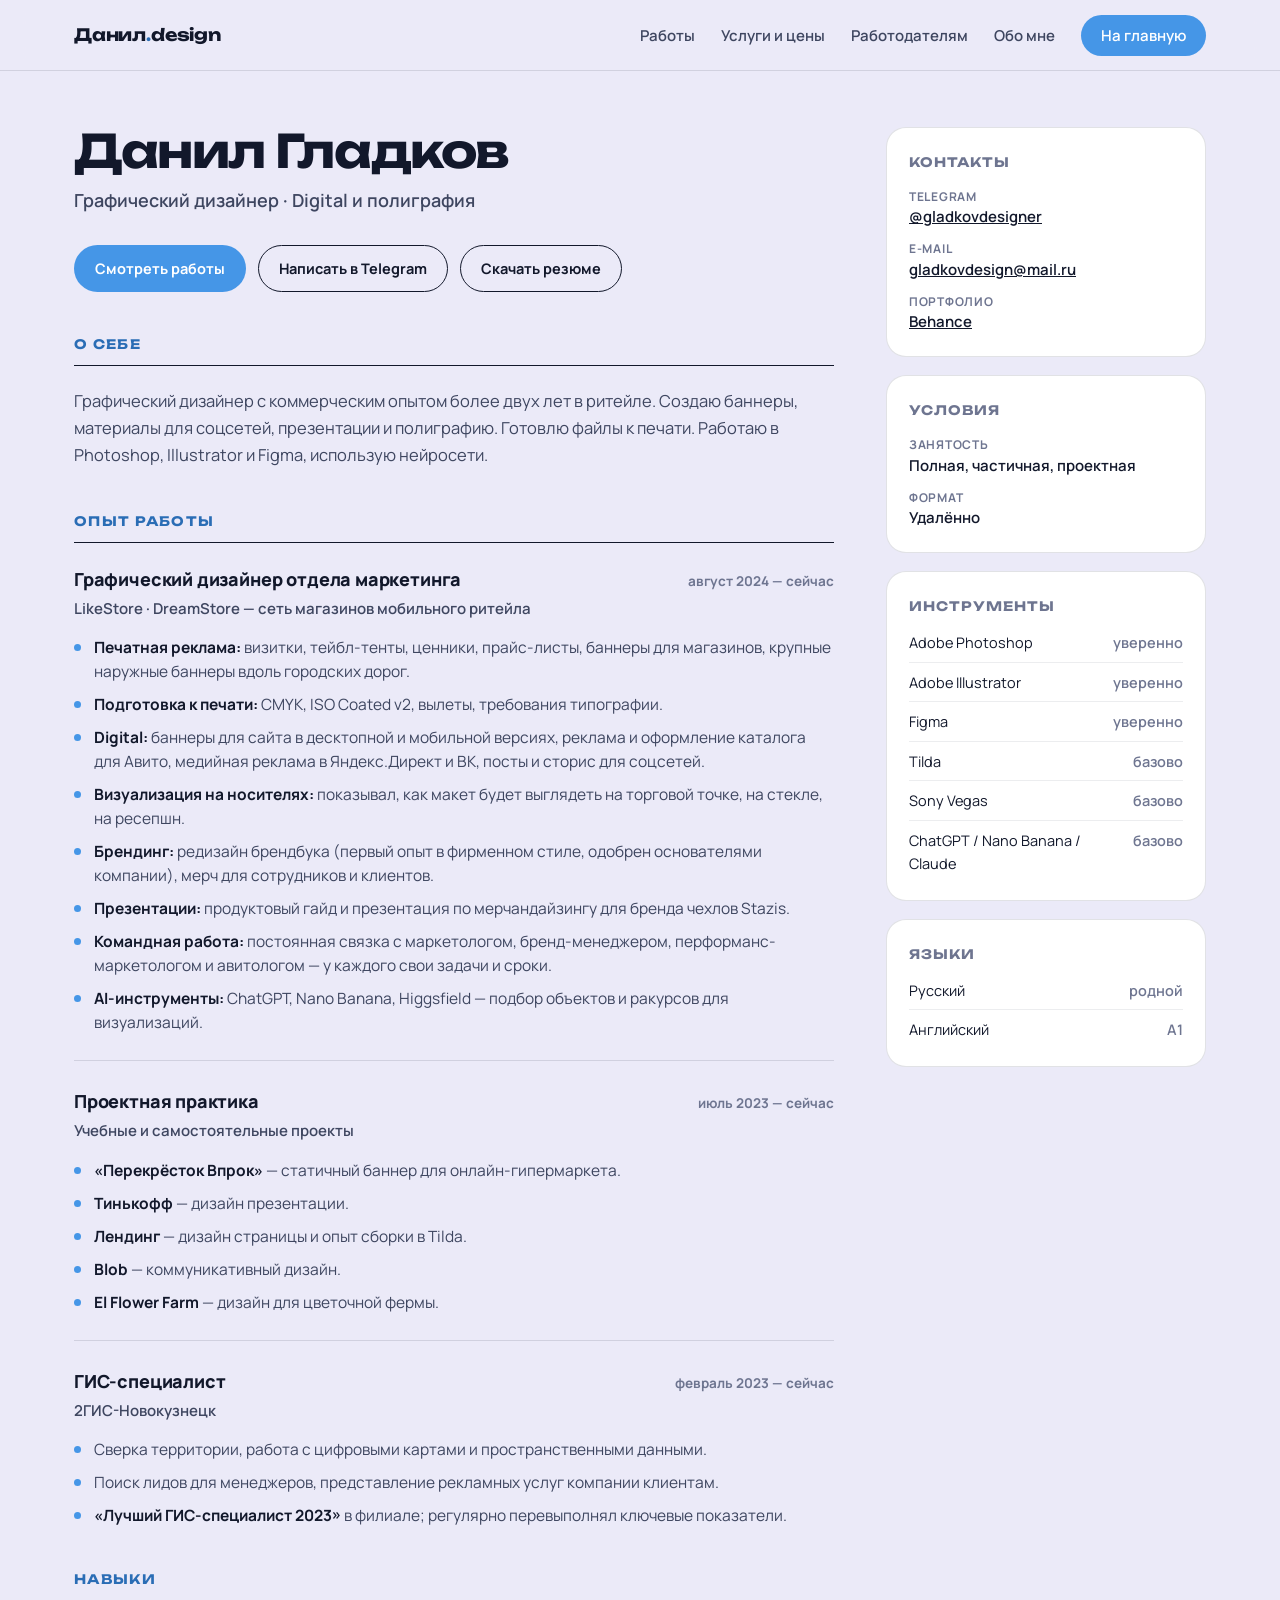
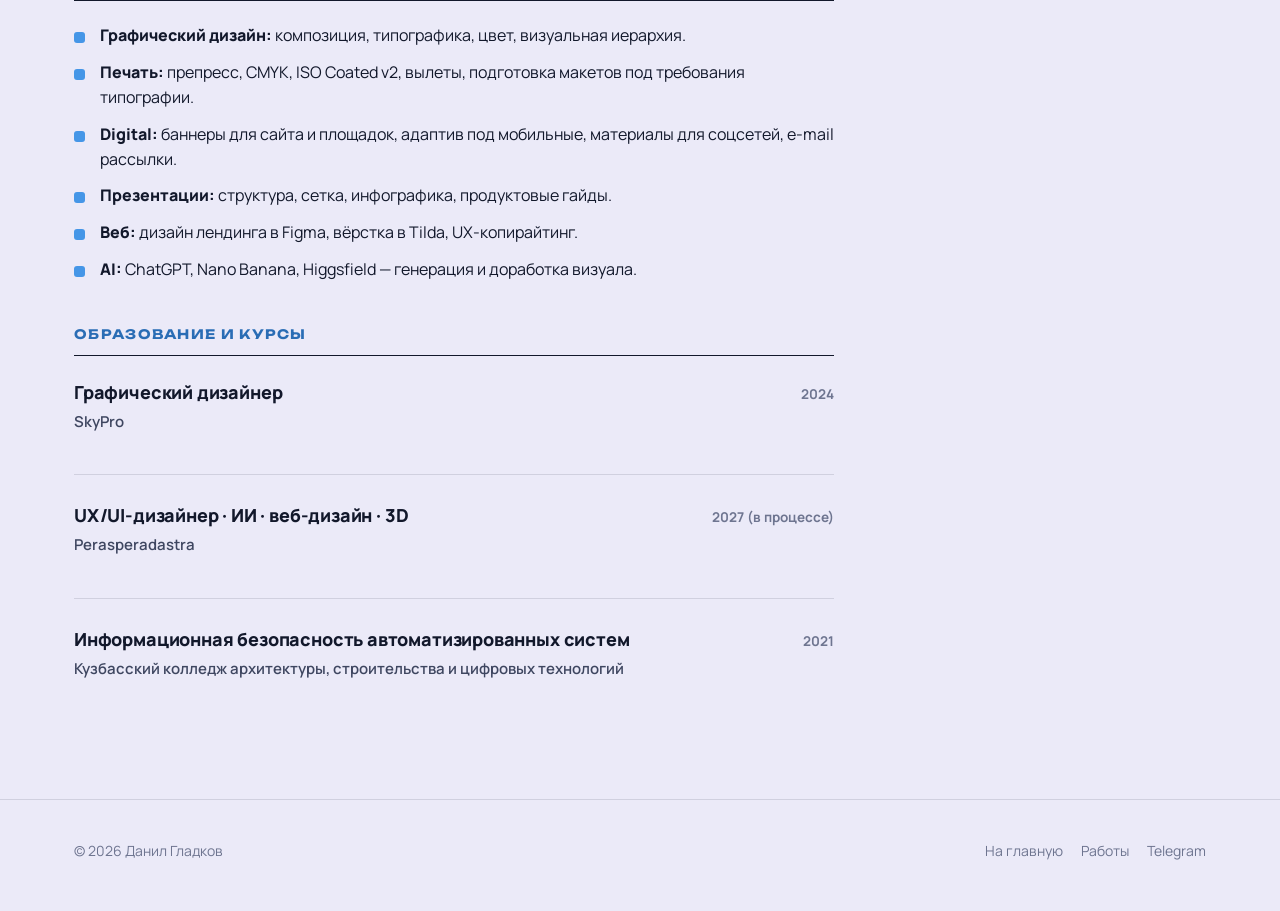
==== resume.html @ 5d7d14c7 "Add files via upload" ====
<!DOCTYPE html>

<html lang="ru">
<head>
<meta charset="utf-8"/>
<meta content="width=device-width, initial-scale=1.0" name="viewport"/>
<title>Резюме — Данил Гладков, графический дизайнер</title>
<meta content="Резюме графического дизайнера: 2+ года коммерческого опыта в ритейле, digital и полиграфия, препресс, Figma, Photoshop, Illustrator." name="description"/>
<meta content="index,follow" name="robots"/>
<link href="https://fonts.googleapis.com" rel="preconnect"/>
<link crossorigin="" href="https://fonts.gstatic.com" rel="preconnect"/>
<link href="https://fonts.googleapis.com/css2?family=Unbounded:wght@500;700&amp;family=Manrope:wght@400;500;600;700;800&amp;display=swap" rel="stylesheet"/>
<link href="styles.css" rel="stylesheet"/>
</head>
<body>
<header class="site-header no-print">
<nav class="nav wrap">
<a class="logo" href="index.html">Данил<span>.</span>design</a>
<button aria-expanded="false" aria-label="Меню" class="burger" onclick="document.getElementById('navLinks').classList.toggle('open')">☰</button>
<ul class="nav-links" id="navLinks">
<li><a href="index.html#works">Работы</a></li>
<li><a href="index.html#services">Услуги и цены</a></li>
<li><a href="index.html#employers">Работодателям</a></li>
<li><a href="index.html#about">Обо мне</a></li>
<li><a class="nav-cta" href="index.html">На главную</a></li>
</ul>
</nav>
</header>
<main class="resume">
<div class="wrap">
<div class="resume-layout">
<!-- ============ ОСНОВНАЯ КОЛОНКА ============ -->
<div>
<h1>Данил Гладков</h1>
<p class="resume-role">Графический дизайнер · Digital и полиграфия</p>
<div class="resume-actions no-print">
<a class="btn btn-primary btn-sm" href="index.html#works">Смотреть работы</a>
<a class="btn btn-ghost btn-sm" href="https://t.me/gladkovdesigner" rel="noopener" target="_blank">Написать в Telegram</a>
<a class="btn btn-ghost btn-sm" href="files/danil-gladkov-cv.pdf" download="Данил Гладков — резюме.pdf">Скачать резюме</a>
</div>
<!-- О СЕБЕ -->
<div class="resume-block">
<h2>О себе</h2>
<p style="font-size:16.5px;color:var(--ink-soft);line-height:1.62">Графический дизайнер с коммерческим опытом более двух лет в ритейле. Создаю баннеры, материалы для соцсетей, презентации и полиграфию. Готовлю файлы к печати. Работаю в Photoshop, Illustrator и Figma, использую нейросети.</p>
</div>
<!-- ОПЫТ -->
<div class="resume-block">
<h2>Опыт работы</h2>
<div class="job">
<div class="job-head">
<h3>Графический дизайнер отдела маркетинга</h3>
<span class="when">август 2024 — сейчас</span>
</div>
<div class="company">LikeStore · DreamStore — сеть магазинов мобильного ритейла</div>
<ul>
<li><b>Печатная реклама:</b> визитки, тейбл-тенты, ценники, прайс-листы, баннеры для магазинов, крупные наружные баннеры вдоль городских дорог.</li>
<li><b>Подготовка к печати:</b> CMYK, ISO Coated v2, вылеты, требования типографии.</li>
<li><b>Digital:</b> баннеры для сайта в десктопной и мобильной версиях, реклама и оформление каталога для Авито, медийная реклама в Яндекс.Директ и ВК, посты и сторис для соцсетей.</li>
<li><b>Визуализация на носителях:</b> показывал, как макет будет выглядеть на торговой точке, на стекле, на ресепшн.</li>
<li><b>Брендинг:</b> редизайн брендбука (первый опыт в фирменном стиле, одобрен основателями компании), мерч для сотрудников и клиентов.</li>
<li><b>Презентации:</b> продуктовый гайд и презентация по мерчандайзингу для бренда чехлов Stazis.</li>
<li><b>Командная работа:</b> постоянная связка с маркетологом, бренд-менеджером, перформанс-маркетологом и авитологом — у каждого свои задачи и сроки.</li>
<li><b>AI-инструменты:</b> ChatGPT, Nano Banana, Higgsfield — подбор объектов и ракурсов для визуализаций.</li>
</ul>
</div>
<div class="job">
<div class="job-head">
<h3>Проектная практика</h3>
<span class="when">июль 2023 — сейчас</span>
</div>
<div class="company">Учебные и самостоятельные проекты</div>
<ul>
<li><b>«Перекрёсток Впрок»</b> — статичный баннер для онлайн-гипермаркета.</li>
<li><b>Тинькофф</b> — дизайн презентации.</li>
<li><b>Лендинг</b> — дизайн страницы и опыт сборки в Tilda.</li>
<li><b>Blob</b> — коммуникативный дизайн.</li>
<li><b>El Flower Farm</b> — дизайн для цветочной фермы.</li>
</ul>
</div>
<div class="job">
<div class="job-head">
<h3>ГИС-специалист</h3>
<span class="when">февраль 2023 — сейчас</span>
</div>
<div class="company">2ГИС-Новокузнецк</div>
<ul>
<li>Сверка территории, работа с цифровыми картами и пространственными данными.</li>
<li>Поиск лидов для менеджеров, представление рекламных услуг компании клиентам.</li>
<li><b>«Лучший ГИС-специалист 2023»</b> в филиале; регулярно перевыполнял ключевые показатели.</li>
</ul>
</div>
</div>
<!-- НАВЫКИ -->
<div class="resume-block">
<h2>Навыки</h2>
<ul class="strengths" style="gap:12px">
<li><b>Графический дизайн:</b> композиция, типографика, цвет, визуальная иерархия.</li>
<li><b>Печать:</b> препресс, CMYK, ISO Coated v2, вылеты, подготовка макетов под требования типографии.</li>
<li><b>Digital:</b> баннеры для сайта и площадок, адаптив под мобильные, материалы для соцсетей, e-mail рассылки.</li>
<li><b>Презентации:</b> структура, сетка, инфографика, продуктовые гайды.</li>
<li><b>Веб:</b> дизайн лендинга в Figma, вёрстка в Tilda, UX-копирайтинг.</li>
<li><b>AI:</b> ChatGPT, Nano Banana, Higgsfield — генерация и доработка визуала.</li>
</ul>
</div>
<!-- ОБРАЗОВАНИЕ -->
<div class="resume-block">
<h2>Образование и курсы</h2>
<div class="job">
<div class="job-head">
<h3>Графический дизайнер</h3>
<span class="when">2024</span>
</div>
<div class="company">SkyPro</div>
</div>
<div class="job">
<div class="job-head">
<h3>UX/UI-дизайнер · ИИ · веб-дизайн · 3D</h3>
<span class="when">2027 (в процессе)</span>
</div>
<div class="company">Perasperadastra</div>
</div>
<div class="job">
<div class="job-head">
<h3>Информационная безопасность автоматизированных систем</h3>
<span class="when">2021</span>
</div>
<div class="company">Кузбасский колледж архитектуры, строительства и цифровых технологий</div>
</div>
</div>
</div>
<!-- ============ САЙДБАР ============ -->
<aside class="no-print">
<div class="side-card">
<h3>Контакты</h3>
<dl>
<div><dt>Telegram</dt><dd><a href="https://t.me/gladkovdesigner" rel="noopener" target="_blank">@gladkovdesigner</a></dd></div>
<div><dt>E-mail</dt><dd><a href="mailto:gladkovdesign@mail.ru">gladkovdesign@mail.ru</a></dd></div>
<div><dt>Портфолио</dt><dd><a href="https://www.behance.net/a814ce28" rel="noopener" target="_blank">Behance</a></dd></div>
</dl>
</div>
<div class="side-card">
<h3>Условия</h3>
<dl>
<div><dt>Занятость</dt><dd>Полная, частичная, проектная</dd></div>
<div><dt>Формат</dt><dd>Удалённо</dd></div>


</dl>
</div>
<div class="side-card">
<h3>Инструменты</h3>
<ul>
<li><span>Adobe Photoshop</span><span>уверенно</span></li>
<li><span>Adobe Illustrator</span><span>уверенно</span></li>
<li><span>Figma</span><span>уверенно</span></li>
<li><span>Tilda</span><span>базово</span></li>
<li><span>Sony Vegas</span><span>базово</span></li>
<li><span>ChatGPT / Nano Banana / Claude</span><span>базово</span></li>
</ul>
</div>
<div class="side-card">
<h3>Языки</h3>
<ul>
<li><span>Русский</span><span>родной</span></li>
<li><span>Английский</span><span>A1</span></li>
</ul>
</div>
</aside>
</div>
</div>
</main>
<footer class="site-footer no-print">
<div class="wrap footer-inner">
<div>© 2026 Данил Гладков</div>
<nav>
<a href="index.html">На главную</a>
<a href="index.html#works">Работы</a>
<a href="https://t.me/gladkovdesigner" rel="noopener" target="_blank">Telegram</a>
</nav>
</div>
</footer>
</body>
</html>
---- styles.css ----
/* ==========================================================================
   Сайт-портфолио Данила Гладкова. Общий файл стилей для index.html и resume.html
   Менять палитру проще всего в блоке :root.
   ========================================================================== */

:root{
  --bg:#EBEAF8;          /* основной фон */
  --bg-alt:#DEDCF1;      /* фон блоков-подложек */
  --ink:#12182B;         /* основной текст */
  --ink-soft:#3E4660;    /* текст второго уровня */
  --muted:#6E7590;       /* подписи */
  --accent:#4596E7;      /* акцентный цвет: заливки кнопок и плашек */
  --accent-ink:#2A6DB5;  /* тот же синий, темнее — для текста и ссылок */
  --accent-soft:#BBD8F7; /* светлый синий на тёмном фоне */
  --card:#ffffff;
  --line:rgba(24,32,60,.13);
  --radius:20px;
  --radius-sm:12px;
  --max:1180px;
  --font-head:'Unbounded',system-ui,-apple-system,sans-serif;
  --font-body:'Manrope',system-ui,-apple-system,sans-serif;
}

*,*::before,*::after{box-sizing:border-box;margin:0;padding:0}

html{scroll-behavior:smooth;-webkit-text-size-adjust:100%}

body{
  font-family:var(--font-body);
  background:var(--bg);
  color:var(--ink);
  line-height:1.62;
  font-size:17px;
  -webkit-font-smoothing:antialiased;
}

img{display:block;max-width:100%}
a{color:inherit}
button{font:inherit}

.wrap{max-width:var(--max);margin:0 auto;padding:0 24px}

/* ---------- Шапка ---------- */
.site-header{
  position:sticky;top:0;z-index:60;
  background:rgba(235,234,248,.9);
  backdrop-filter:blur(12px);
  -webkit-backdrop-filter:blur(12px);
  border-bottom:1px solid var(--line);
}
.nav{display:flex;align-items:center;justify-content:space-between;height:70px;gap:24px}
.logo{
  font-family:var(--font-head);font-weight:700;font-size:17px;
  text-decoration:none;letter-spacing:-.01em;white-space:nowrap;
}
.logo span{color:var(--accent-ink)}
.nav-links{display:flex;align-items:center;gap:26px;list-style:none}
.nav-links a{
  text-decoration:none;font-weight:600;font-size:15px;
  color:var(--ink-soft);transition:color .18s;
}
.nav-links a:hover{color:var(--accent-ink)}
.nav-cta{
  padding:10px 20px;border-radius:99px;background:var(--accent);color:#fff !important;
  font-weight:700;font-size:14px;transition:background .2s;
}
.nav-cta:hover{background:var(--accent-ink)}
.burger{
  display:none;background:none;border:1.5px solid var(--ink);border-radius:10px;
  width:44px;height:40px;cursor:pointer;font-size:18px;line-height:1;
}

/* ---------- Кнопки ---------- */
.btn{
  display:inline-flex;align-items:center;gap:9px;
  padding:15px 28px;border-radius:99px;text-decoration:none;
  font-weight:700;font-size:16px;border:1.6px solid transparent;
  transition:background .22s,color .22s,border-color .22s,transform .22s;
  cursor:pointer;
}
.btn-primary{background:var(--accent);color:#fff}
.btn-primary:hover{background:var(--accent-ink);transform:translateY(-2px)}
.btn-ghost{border-color:var(--ink);color:var(--ink)}
.btn-ghost:hover{background:var(--ink);color:#fff;transform:translateY(-2px)}
.btn-accent{background:var(--accent);color:#fff}
.btn-accent:hover{background:var(--ink);transform:translateY(-2px)}
.btn-sm{padding:11px 20px;font-size:14.5px}

/* ---------- Секции ---------- */
section{padding:88px 0;scroll-margin-top:86px}
.section-head{margin-bottom:38px;max-width:760px}
.eyebrow{
  display:inline-flex;align-items:center;gap:8px;
  font-size:13px;font-weight:700;letter-spacing:.08em;text-transform:uppercase;
  color:var(--accent-ink);margin-bottom:14px;
}
h2.title{
  font-family:var(--font-head);font-weight:700;
  font-size:clamp(26px,3.6vw,42px);line-height:1.12;letter-spacing:-.02em;
}
.section-head p{margin-top:14px;color:var(--ink-soft);font-size:17px}

/* ---------- Главный экран ---------- */
.hero{padding:84px 0 56px}
.hero-grid{display:grid;grid-template-columns:1.45fr .85fr;gap:56px;align-items:start}
.hero-badge{
  display:inline-flex;align-items:center;gap:8px;
  padding:7px 16px;border:1.4px solid var(--ink);border-radius:99px;
  font-size:14px;font-weight:600;margin-bottom:26px;
}
.hero-badge i{
  width:8px;height:8px;border-radius:50%;background:#22a06b;
  display:inline-block;flex:none;
}
h1{
  font-family:var(--font-head);font-weight:700;
  font-size:clamp(34px,5.4vw,62px);line-height:1.06;letter-spacing:-.03em;
}
h1 em{font-style:normal;color:var(--accent-ink)}
.hero-lead{
  margin-top:24px;font-size:18.5px;color:var(--ink-soft);max-width:600px;
}
.hero-actions{display:flex;gap:12px;flex-wrap:wrap;margin-top:34px}

/* карточка быстрых фактов */
.facts{
  background:var(--card);border-radius:var(--radius);padding:26px 26px 22px;
  border:1px solid var(--line);
}
.facts h3{
  font-family:var(--font-head);font-size:14px;text-transform:uppercase;
  letter-spacing:.07em;color:var(--muted);margin-bottom:16px;font-weight:700;
}
.facts dl{display:grid;gap:14px}
.facts div{display:grid;gap:2px}
.facts dt{font-size:12.5px;text-transform:uppercase;letter-spacing:.06em;color:var(--muted);font-weight:700}
.facts dd{font-size:15.5px;font-weight:600;line-height:1.4}

/* ---------- Два пути: клиент / работодатель ---------- */
.paths{display:grid;grid-template-columns:1fr 1fr;gap:20px;margin-top:8px}
.path{
  display:block;text-decoration:none;padding:32px 30px;border-radius:var(--radius);
  border:1px solid var(--line);background:var(--card);
  transition:transform .25s,box-shadow .25s,border-color .25s;
  position:relative;overflow:hidden;
}
.path:hover{transform:translateY(-4px);box-shadow:0 18px 36px rgba(24,32,60,.12);border-color:transparent}
.path .kicker{
  font-size:12.5px;font-weight:700;letter-spacing:.09em;text-transform:uppercase;
  color:var(--muted);margin-bottom:10px;
}
.path h3{font-family:var(--font-head);font-size:22px;line-height:1.2;letter-spacing:-.01em}
.path p{margin-top:10px;color:var(--ink-soft);font-size:15.5px}
.path .go{
  display:inline-flex;align-items:center;gap:7px;margin-top:20px;
  font-weight:700;font-size:15px;color:var(--accent-ink);
}
.path.dark{background:var(--ink);color:#fff;border-color:var(--ink)}
.path.dark .kicker{color:rgba(255,255,255,.55)}
.path.dark p{color:rgba(255,255,255,.72)}
.path.dark .go{color:var(--accent-soft)}

/* ---------- Работы ---------- */
.filters{display:flex;flex-wrap:wrap;gap:9px;margin-bottom:32px}
.filters button{
  padding:9px 19px;border-radius:99px;border:1.5px solid var(--ink);
  background:transparent;color:var(--ink);cursor:pointer;
  font-size:14.5px;font-weight:600;transition:.2s;
}
.filters button:hover{background:rgba(69,150,231,.1)}
.filters button.active{background:var(--ink);color:#fff}

.grid{
  display:grid;grid-template-columns:repeat(auto-fill,minmax(320px,1fr));gap:22px;
}

.case{
  background:var(--card);border-radius:var(--radius);overflow:hidden;
  border:1px solid var(--line);cursor:pointer;text-align:left;
  padding:0;display:flex;flex-direction:column;
  transition:transform .28s,box-shadow .28s;
}
.case:hover{transform:translateY(-5px);box-shadow:0 22px 44px rgba(24,32,60,.15)}
.case.hide{display:none}

/* превью всегда одного размера, независимо от пикселей исходника */
.case-thumb{
  position:relative;aspect-ratio:var(--ratio,4/3);overflow:hidden;
  background:var(--bg-alt);display:grid;place-items:center;
  flex:none;
}
.case-thumb img{
  width:100%;height:100%;object-fit:cover;object-position:center;
  transition:transform .55s cubic-bezier(.2,.7,.2,1);
}
.case:hover .case-thumb img{transform:scale(1.045)}
.case-thumb .ph{
  font-family:var(--font-head);font-size:15px;color:rgba(255,255,255,.94);
  text-align:center;padding:22px;line-height:1.35;letter-spacing:.01em;
  text-shadow:0 1px 12px rgba(0,0,0,.22);
}
.case-count{
  position:absolute;right:12px;bottom:12px;background:rgba(0,0,0,.62);
  color:#fff;font-size:12.5px;font-weight:700;padding:5px 11px;border-radius:99px;
  backdrop-filter:blur(6px);
}
.case-note{
  position:absolute;left:12px;top:12px;background:rgba(255,255,255,.92);
  color:var(--ink);font-size:11.5px;font-weight:800;letter-spacing:.05em;
  text-transform:uppercase;padding:5px 10px;border-radius:99px;
}
.case-body{padding:18px 20px 20px;display:flex;flex-direction:column;gap:7px;flex:1}
.case-top{display:flex;justify-content:space-between;align-items:baseline;gap:12px}
.case-top h3{font-size:16.5px;font-weight:800;line-height:1.32;letter-spacing:-.005em}
.case-year{font-size:13px;color:var(--muted);flex:none;font-weight:600}
.case-client{font-size:14px;color:var(--ink-soft);font-weight:600}
.case-task{font-size:14.5px;color:var(--muted);line-height:1.5}
.case-tags{display:flex;flex-wrap:wrap;gap:6px;margin-top:auto;padding-top:4px}
.tag{
  font-size:11.5px;font-weight:700;letter-spacing:.04em;text-transform:uppercase;
  padding:4px 9px;border-radius:6px;background:var(--bg-alt);color:var(--ink-soft);
}

/* ---------- Услуги и цены ---------- */
.services{background:var(--bg-alt);border-radius:32px;padding:56px 0}
.price-list{display:grid;gap:0;margin-top:8px}
.price-row{
  display:grid;grid-template-columns:1fr auto;gap:24px;align-items:baseline;
  padding:20px 0;border-bottom:1px solid var(--line);
}
.price-row:first-child{border-top:1px solid var(--line)}
.price-row h3{font-size:17px;font-weight:800;letter-spacing:-.005em}
.price-row p{font-size:14.5px;color:var(--muted);margin-top:3px;max-width:620px}
.price-row .amount{
  font-family:var(--font-head);font-size:18px;font-weight:700;white-space:nowrap;
}
.note-box{
  margin-top:26px;padding:18px 22px;background:rgba(255,255,255,.7);
  border-radius:var(--radius-sm);font-size:14.5px;color:var(--ink-soft);
  border-left:3px solid var(--accent);
}

/* шаги работы */
.steps{display:grid;grid-template-columns:repeat(auto-fit,minmax(210px,1fr));gap:18px;margin-top:44px}
.step{background:var(--card);border-radius:var(--radius-sm);padding:22px 20px;border:1px solid var(--line)}
.step .num{
  font-family:var(--font-head);font-size:13px;font-weight:700;color:var(--accent-ink);
  display:block;margin-bottom:9px;
}
.step h3{font-size:15.5px;font-weight:800;margin-bottom:6px}
.step p{font-size:14px;color:var(--muted);line-height:1.5}

/* ---------- Работодателям ---------- */
.employer-grid{display:grid;grid-template-columns:1.3fr .9fr;gap:40px;align-items:start}
.strengths{list-style:none;display:grid;gap:16px}
.strengths li{
  padding-left:26px;position:relative;font-size:16px;line-height:1.55;
}
.strengths li::before{
  content:"";position:absolute;left:0;top:9px;width:11px;height:11px;
  border-radius:3px;background:var(--accent);
}
.strengths b{font-weight:800}
.employer-card{
  background:var(--ink);color:#fff;border-radius:var(--radius);padding:30px 28px;
}
.employer-card h3{font-family:var(--font-head);font-size:18px;margin-bottom:18px}
.employer-card dl{display:grid;gap:13px}
.employer-card dt{font-size:12px;text-transform:uppercase;letter-spacing:.07em;color:rgba(255,255,255,.5);font-weight:700}
.employer-card dd{font-size:15px;font-weight:600;line-height:1.42}
.employer-card .btn{margin-top:24px;width:100%;justify-content:center;background:var(--accent)}
.employer-card .btn:hover{background:#fff;color:var(--ink)}

/* ---------- Обо мне ---------- */
.about-grid{display:grid;grid-template-columns:.85fr 1.15fr;gap:48px;align-items:start}
.about-photo{
  aspect-ratio:4/5;border-radius:var(--radius);overflow:hidden;
  background:linear-gradient(140deg,#4596E7,#BBD8F7);
  display:grid;place-items:center;font-family:var(--font-head);
  font-size:64px;color:#fff;
}
.about-photo img{width:100%;height:100%;object-fit:cover}
.about-text p{margin-bottom:16px;font-size:16.5px;color:var(--ink-soft)}
.about-text p:first-child{font-size:18px;color:var(--ink)}
.chips{display:flex;flex-wrap:wrap;gap:8px;margin-top:22px}
.chips span{
  background:var(--card);border:1px solid var(--line);
  padding:8px 15px;border-radius:99px;font-size:14px;font-weight:600;
}

/* ---------- Контакты ---------- */
.contact-wrap{
  background:var(--ink);color:#fff;border-radius:32px;padding:58px 46px;
}
.contact-wrap h2{
  font-family:var(--font-head);font-size:clamp(26px,4vw,44px);
  line-height:1.1;letter-spacing:-.02em;max-width:720px;
}
.contact-wrap > p{color:rgba(255,255,255,.68);margin-top:16px;max-width:560px;font-size:16.5px}
.contact-cols{display:grid;grid-template-columns:1fr 1fr;gap:22px;margin-top:38px}
.contact-card{
  border:1px solid rgba(255,255,255,.18);border-radius:var(--radius-sm);
  padding:24px 22px;
}
.contact-card h3{font-size:16px;font-weight:800;margin-bottom:6px}
.contact-card p{font-size:14.5px;color:rgba(255,255,255,.6);margin-bottom:16px}
.contact-links{display:flex;flex-wrap:wrap;gap:12px}
.contact-links a{
  text-decoration:none;font-weight:700;font-size:14.5px;
  border-bottom:1.5px solid rgba(255,255,255,.3);padding-bottom:2px;
  transition:border-color .2s,color .2s;
}
.contact-links a:hover{color:var(--accent-soft);border-color:var(--accent-soft)}

/* ---------- Подвал ---------- */
.site-footer{padding:40px 0 48px;border-top:1px solid var(--line);margin-top:24px}
.footer-inner{
  display:flex;justify-content:space-between;align-items:center;gap:20px;
  flex-wrap:wrap;font-size:14px;color:var(--muted);
}
.footer-inner nav{display:flex;gap:18px;flex-wrap:wrap}
.footer-inner a{text-decoration:none;color:var(--muted)}
.footer-inner a:hover{color:var(--accent-ink)}

/* ---------- Лайтбокс ---------- */
.lb{
  position:fixed;inset:0;z-index:200;display:none;
  background:rgba(8,8,8,.93);
  padding:26px;
  overflow-y:auto;
}
.lb.open{display:grid;place-items:center}
.lb-inner{
  width:100%;max-width:1180px;display:grid;gap:20px;
  animation:lbIn .22s ease-out;
}
@keyframes lbIn{from{opacity:0;transform:scale(.98)}to{opacity:1;transform:none}}

/* Ключевой момент: картинка любого размера вписывается в экран,
   пропорции сохраняются, качество не теряется */
.lb-media{
  display:grid;place-items:center;background:#121212;
  border-radius:14px;overflow:hidden;
  min-height:200px;padding:0;
}
.lb-media img{
  display:block;
  max-width:100%;
  max-height:74vh;
  width:auto;height:auto;
  object-fit:contain;
}
.lb-media .ph{
  width:100%;aspect-ratio:16/10;display:grid;place-items:center;
  font-family:var(--font-head);font-size:clamp(18px,3vw,30px);color:#fff;text-align:center;padding:30px;
}
.lb-caption{color:#fff;display:grid;gap:10px;padding-bottom:8px}
.lb-head{display:flex;justify-content:space-between;align-items:baseline;gap:20px;flex-wrap:wrap}
.lb-head h3{font-family:var(--font-head);font-size:clamp(17px,2.4vw,22px);line-height:1.25}
.lb-counter{font-size:13.5px;color:rgba(255,255,255,.55);font-weight:700;white-space:nowrap}
.lb-desc{font-size:15px;color:rgba(255,255,255,.72);max-width:820px;line-height:1.6}
.lb-desc b{color:#fff;font-weight:700}
.lb-links{display:flex;gap:18px;flex-wrap:wrap;margin-top:4px}
.lb-links a{
  color:var(--accent-soft);font-size:14px;font-weight:700;text-decoration:none;
  border-bottom:1.5px solid rgba(187,216,247,.45);padding-bottom:1px;
}
.lb-links a:hover{border-color:var(--accent-soft)}
.lb-close{
  position:fixed;top:18px;right:22px;z-index:210;
  width:46px;height:46px;border-radius:50%;border:0;cursor:pointer;
  background:rgba(255,255,255,.12);color:#fff;font-size:26px;line-height:1;
  display:grid;place-items:center;transition:background .2s;
}
.lb-close:hover{background:rgba(255,255,255,.24)}
.lb-nav{
  position:fixed;top:50%;transform:translateY(-50%);z-index:210;
  width:52px;height:52px;border-radius:50%;border:0;cursor:pointer;
  background:rgba(255,255,255,.12);color:#fff;font-size:30px;line-height:1;
  display:grid;place-items:center;transition:background .2s;
}
.lb-nav:hover{background:rgba(255,255,255,.26)}
.lb-nav.prev{left:16px}
.lb-nav.next{right:16px}
.lb-nav[hidden]{display:none}

/* ---------- Анимация появления ---------- */
.reveal{opacity:0;transform:translateY(26px);transition:opacity .8s ease,transform .8s cubic-bezier(.2,.7,.2,1)}
.reveal.show{opacity:1;transform:none}
@media (prefers-reduced-motion:reduce){
  .reveal{opacity:1;transform:none;transition:none}
  html{scroll-behavior:auto}
}

/* ---------- Страница резюме ---------- */
.resume{padding:56px 0 80px}
.resume-layout{display:grid;grid-template-columns:1fr 320px;gap:52px;align-items:start}
.resume h1{font-size:clamp(30px,4vw,46px)}
.resume-role{font-size:18px;color:var(--ink-soft);margin-top:10px;font-weight:600}
.resume-block{margin-top:42px}
.resume-block > h2{
  font-family:var(--font-head);font-size:13px;text-transform:uppercase;
  letter-spacing:.1em;color:var(--accent-ink);font-weight:700;
  padding-bottom:10px;border-bottom:1.5px solid var(--ink);margin-bottom:22px;
}
.job{padding:0 0 26px;margin-bottom:26px;border-bottom:1px solid var(--line)}
.job:last-child{border-bottom:0;margin-bottom:0;padding-bottom:0}
.job-head{display:flex;justify-content:space-between;gap:20px;flex-wrap:wrap;align-items:baseline}
.job-head h3{font-size:18px;font-weight:800;letter-spacing:-.01em}
.job-head .when{font-size:13.5px;color:var(--muted);font-weight:700;white-space:nowrap}
.job .company{font-size:15px;color:var(--ink-soft);font-weight:600;margin-top:3px;margin-bottom:14px}
.job ul{list-style:none;display:grid;gap:9px}
.job ul li{padding-left:20px;position:relative;font-size:15.5px;line-height:1.55;color:var(--ink-soft)}
.job ul li::before{
  content:"";position:absolute;left:0;top:9px;width:7px;height:7px;
  border-radius:50%;background:var(--accent);
}
.job ul li b{color:var(--ink);font-weight:700}
.side-card{
  background:var(--card);border:1px solid var(--line);border-radius:var(--radius);
  padding:24px 22px;margin-bottom:18px;
}
.side-card h3{
  font-family:var(--font-head);font-size:13px;text-transform:uppercase;
  letter-spacing:.08em;color:var(--muted);margin-bottom:14px;font-weight:700;
}
.side-card dl{display:grid;gap:12px}
.side-card dt{font-size:12px;text-transform:uppercase;letter-spacing:.06em;color:var(--muted);font-weight:700}
.side-card dd{font-size:15px;font-weight:600;line-height:1.4}
.side-card ul{list-style:none;display:grid;gap:8px;font-size:14.5px}
.side-card ul li{display:flex;justify-content:space-between;gap:14px;padding-bottom:7px;border-bottom:1px solid rgba(24,32,60,.08)}
.side-card ul li:last-child{border-bottom:0;padding-bottom:0}
.side-card ul li span:last-child{color:var(--muted);font-weight:600;white-space:nowrap}
.resume-actions{display:flex;gap:12px;flex-wrap:wrap;margin-top:30px}

/* ---------- Мобильная версия ---------- */
@media (max-width:980px){
  .hero-grid{grid-template-columns:1fr;gap:34px}
  .employer-grid{grid-template-columns:1fr;gap:32px}
  .about-grid{grid-template-columns:1fr;gap:30px}
  .about-photo{aspect-ratio:16/10;max-width:440px}
  .resume-layout{grid-template-columns:1fr;gap:34px}
}
@media (max-width:820px){
  body{font-size:16px}
  section{padding:64px 0}
  .hero{padding:56px 0 40px}
  .nav-links{
    display:none;position:absolute;top:70px;left:0;right:0;
    flex-direction:column;align-items:stretch;gap:0;
    background:var(--bg);border-bottom:1px solid var(--line);
    padding:12px 24px 20px;
  }
  .nav-links.open{display:flex}
  .nav-links li{padding:11px 0;border-bottom:1px solid var(--line)}
  .nav-links li:last-child{border-bottom:0;padding-top:16px}
  .nav-links a{display:block;font-size:16px}
  .nav-cta{display:inline-block;text-align:center}
  .burger{display:block;text-align:center}
  .paths{grid-template-columns:1fr}
  .contact-cols{grid-template-columns:1fr}
  .contact-wrap{padding:40px 22px}
  .services{padding:40px 0;border-radius:24px}
  .grid{grid-template-columns:1fr}
  .price-row{grid-template-columns:1fr;gap:6px}
  .price-row .amount{font-size:16px}
  .lb{padding:14px}
  .lb-media img{max-height:58vh}
  .lb-nav{width:44px;height:44px;font-size:24px}
  .lb-nav.prev{left:6px}
  .lb-nav.next{right:6px}
}

/* ---------- Печать резюме (Ctrl+P → сохранить в PDF) ---------- */
@media print{
  :root{--bg:#fff;--card:#fff}
  body{background:#fff;font-size:10.5pt;line-height:1.45}
  .site-header,.site-footer,.resume-actions,.lb,.no-print{display:none !important}
  .resume{padding:0}
  .resume-layout{grid-template-columns:1fr;gap:0}
  .resume-block{page-break-inside:avoid}
  .job{page-break-inside:avoid}
  .side-card{border:0;padding:0;margin:0 0 14pt}
  .resume-block > h2{color:#000;border-bottom:1pt solid #000;font-size:9pt;letter-spacing:.08em}
  a{text-decoration:none;color:#000}
}
/* Выравнивание карточек: ссылки всегда на одной линии */
.path{display:flex;flex-direction:column}
.path .go{margin-top:auto;padding-top:14px}

.contact-card{display:flex;flex-direction:column}
.contact-card .contact-links{margin-top:auto;padding-top:14px}

/* Обо мне: фото слева, текст справа */
.about-grid{
  display:grid;
  grid-template-columns:minmax(0,1fr) minmax(0,1.4fr);
  gap:56px;
  align-items:start;
}
.about-photo{
  width:100%;
  max-width:380px;
  aspect-ratio:4/5;
  overflow:hidden;
  padding:0;
  border-radius:16px;
}
.about-photo img{
  display:block;
  width:100%;
  height:100%;
  object-fit:cover;
  object-position:center 20%;
}
@media (max-width:820px){
  .about-grid{grid-template-columns:1fr;gap:32px}
  .about-photo{max-width:100%}
}
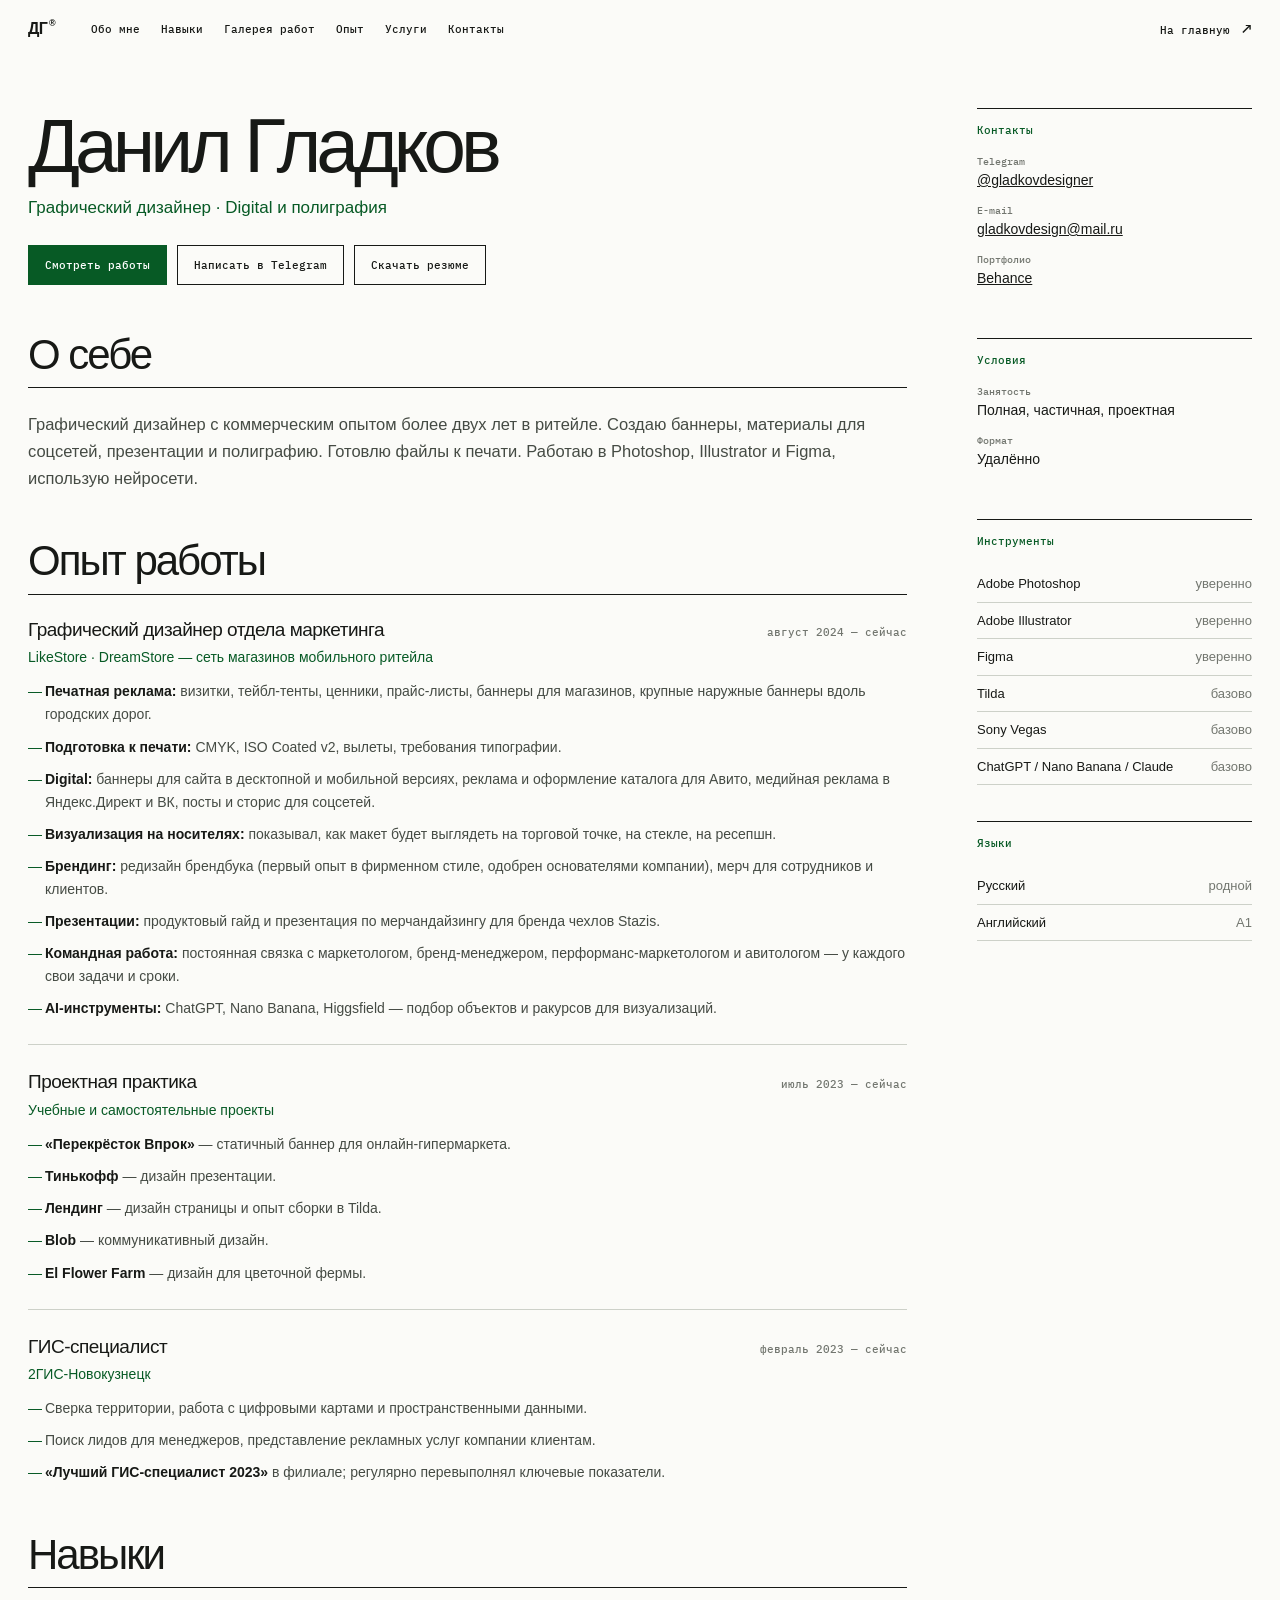
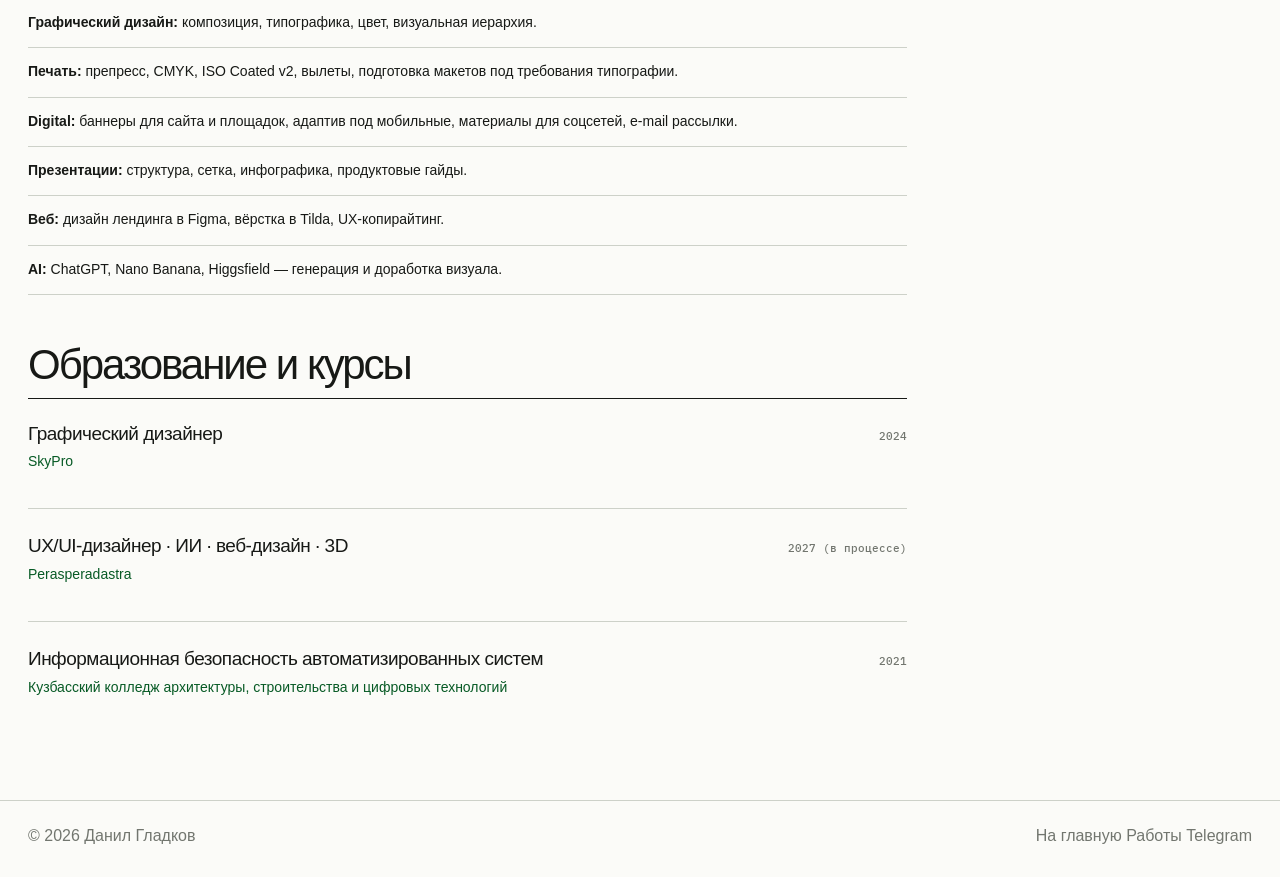
==== commit 7c83c1c6: "Portfolio redesign Portfolio redesign" ====
--- a/resume.html
+++ b/resume.html
@@ -9,21 +9,23 @@
 <meta content="index,follow" name="robots"/>
 <link href="https://fonts.googleapis.com" rel="preconnect"/>
 <link crossorigin="" href="https://fonts.gstatic.com" rel="preconnect"/>
-<link href="https://fonts.googleapis.com/css2?family=Unbounded:wght@500;700&amp;family=Manrope:wght@400;500;600;700;800&amp;display=swap" rel="stylesheet"/>
+<link href="https://fonts.googleapis.com/css2?family=IBM+Plex+Mono:wght@400;500;600&amp;display=swap" rel="stylesheet"/>
 <link href="styles.css" rel="stylesheet"/>
 </head>
 <body>
 <header class="site-header no-print">
-<nav class="nav wrap">
-<a class="logo" href="index.html">Данил<span>.</span>design</a>
-<button aria-expanded="false" aria-label="Меню" class="burger" onclick="document.getElementById('navLinks').classList.toggle('open')">☰</button>
-<ul class="nav-links" id="navLinks">
-<li><a href="index.html#works">Работы</a></li>
-<li><a href="index.html#services">Услуги и цены</a></li>
-<li><a href="index.html#employers">Работодателям</a></li>
-<li><a href="index.html#about">Обо мне</a></li>
-<li><a class="nav-cta" href="index.html">На главную</a></li>
-</ul>
+<nav class="nav wrap" aria-label="Основная навигация">
+<a class="brand" href="index.html">ДГ<span>®</span></a>
+<button class="burger" type="button" aria-label="Открыть меню" aria-expanded="false" aria-controls="navLinks"><span></span><span></span></button>
+<div class="nav-links" id="navLinks">
+<a href="index.html#about">Обо мне</a>
+<a href="index.html#skills">Навыки</a>
+<a href="index.html#works">Галерея работ</a>
+<a href="index.html#experience">Опыт</a>
+<a href="index.html#services">Услуги</a>
+<a href="index.html#contact">Контакты</a>
+</div>
+<a class="nav-resume" href="index.html">На главную <span aria-hidden="true">↗</span></a>
 </nav>
 </header>
 <main class="resume">
@@ -179,5 +181,14 @@
 </nav>
 </div>
 </footer>
+<script>
+  const resumeMenuButton = document.querySelector('.burger');
+  const resumeNavLinks = document.getElementById('navLinks');
+  resumeMenuButton.addEventListener('click', () => {
+    const opened = resumeNavLinks.classList.toggle('open');
+    resumeMenuButton.setAttribute('aria-expanded', String(opened));
+    resumeMenuButton.setAttribute('aria-label', opened ? 'Закрыть меню' : 'Открыть меню');
+  });
+</script>
 </body>
 </html>
--- a/styles.css
+++ b/styles.css
@@ -1,519 +1,354 @@
-/* ==========================================================================
-   Сайт-портфолио Данила Гладкова. Общий файл стилей для index.html и resume.html
-   Менять палитру проще всего в блоке :root.
-   ========================================================================== */
-
-:root{
-  --bg:#EBEAF8;          /* основной фон */
-  --bg-alt:#DEDCF1;      /* фон блоков-подложек */
-  --ink:#12182B;         /* основной текст */
-  --ink-soft:#3E4660;    /* текст второго уровня */
-  --muted:#6E7590;       /* подписи */
-  --accent:#4596E7;      /* акцентный цвет: заливки кнопок и плашек */
-  --accent-ink:#2A6DB5;  /* тот же синий, темнее — для текста и ссылок */
-  --accent-soft:#BBD8F7; /* светлый синий на тёмном фоне */
-  --card:#ffffff;
-  --line:rgba(24,32,60,.13);
-  --radius:20px;
-  --radius-sm:12px;
-  --max:1180px;
-  --font-head:'Unbounded',system-ui,-apple-system,sans-serif;
-  --font-body:'Manrope',system-ui,-apple-system,sans-serif;
-}
-
-*,*::before,*::after{box-sizing:border-box;margin:0;padding:0}
-
-html{scroll-behavior:smooth;-webkit-text-size-adjust:100%}
-
-body{
-  font-family:var(--font-body);
-  background:var(--bg);
-  color:var(--ink);
-  line-height:1.62;
-  font-size:17px;
-  -webkit-font-smoothing:antialiased;
-}
-
-img{display:block;max-width:100%}
-a{color:inherit}
-button{font:inherit}
-
-.wrap{max-width:var(--max);margin:0 auto;padding:0 24px}
-
-/* ---------- Шапка ---------- */
-.site-header{
-  position:sticky;top:0;z-index:60;
-  background:rgba(235,234,248,.9);
-  backdrop-filter:blur(12px);
-  -webkit-backdrop-filter:blur(12px);
-  border-bottom:1px solid var(--line);
-}
-.nav{display:flex;align-items:center;justify-content:space-between;height:70px;gap:24px}
-.logo{
-  font-family:var(--font-head);font-weight:700;font-size:17px;
-  text-decoration:none;letter-spacing:-.01em;white-space:nowrap;
-}
-.logo span{color:var(--accent-ink)}
-.nav-links{display:flex;align-items:center;gap:26px;list-style:none}
-.nav-links a{
-  text-decoration:none;font-weight:600;font-size:15px;
-  color:var(--ink-soft);transition:color .18s;
-}
-.nav-links a:hover{color:var(--accent-ink)}
-.nav-cta{
-  padding:10px 20px;border-radius:99px;background:var(--accent);color:#fff !important;
-  font-weight:700;font-size:14px;transition:background .2s;
-}
-.nav-cta:hover{background:var(--accent-ink)}
-.burger{
-  display:none;background:none;border:1.5px solid var(--ink);border-radius:10px;
-  width:44px;height:40px;cursor:pointer;font-size:18px;line-height:1;
-}
-
-/* ---------- Кнопки ---------- */
-.btn{
-  display:inline-flex;align-items:center;gap:9px;
-  padding:15px 28px;border-radius:99px;text-decoration:none;
-  font-weight:700;font-size:16px;border:1.6px solid transparent;
-  transition:background .22s,color .22s,border-color .22s,transform .22s;
-  cursor:pointer;
-}
-.btn-primary{background:var(--accent);color:#fff}
-.btn-primary:hover{background:var(--accent-ink);transform:translateY(-2px)}
-.btn-ghost{border-color:var(--ink);color:var(--ink)}
-.btn-ghost:hover{background:var(--ink);color:#fff;transform:translateY(-2px)}
-.btn-accent{background:var(--accent);color:#fff}
-.btn-accent:hover{background:var(--ink);transform:translateY(-2px)}
-.btn-sm{padding:11px 20px;font-size:14.5px}
-
-/* ---------- Секции ---------- */
-section{padding:88px 0;scroll-margin-top:86px}
-.section-head{margin-bottom:38px;max-width:760px}
-.eyebrow{
-  display:inline-flex;align-items:center;gap:8px;
-  font-size:13px;font-weight:700;letter-spacing:.08em;text-transform:uppercase;
-  color:var(--accent-ink);margin-bottom:14px;
-}
-h2.title{
-  font-family:var(--font-head);font-weight:700;
-  font-size:clamp(26px,3.6vw,42px);line-height:1.12;letter-spacing:-.02em;
-}
-.section-head p{margin-top:14px;color:var(--ink-soft);font-size:17px}
-
-/* ---------- Главный экран ---------- */
-.hero{padding:84px 0 56px}
-.hero-grid{display:grid;grid-template-columns:1.45fr .85fr;gap:56px;align-items:start}
-.hero-badge{
-  display:inline-flex;align-items:center;gap:8px;
-  padding:7px 16px;border:1.4px solid var(--ink);border-radius:99px;
-  font-size:14px;font-weight:600;margin-bottom:26px;
-}
-.hero-badge i{
-  width:8px;height:8px;border-radius:50%;background:#22a06b;
-  display:inline-block;flex:none;
-}
-h1{
-  font-family:var(--font-head);font-weight:700;
-  font-size:clamp(34px,5.4vw,62px);line-height:1.06;letter-spacing:-.03em;
-}
-h1 em{font-style:normal;color:var(--accent-ink)}
-.hero-lead{
-  margin-top:24px;font-size:18.5px;color:var(--ink-soft);max-width:600px;
-}
-.hero-actions{display:flex;gap:12px;flex-wrap:wrap;margin-top:34px}
-
-/* карточка быстрых фактов */
-.facts{
-  background:var(--card);border-radius:var(--radius);padding:26px 26px 22px;
-  border:1px solid var(--line);
-}
-.facts h3{
-  font-family:var(--font-head);font-size:14px;text-transform:uppercase;
-  letter-spacing:.07em;color:var(--muted);margin-bottom:16px;font-weight:700;
-}
-.facts dl{display:grid;gap:14px}
-.facts div{display:grid;gap:2px}
-.facts dt{font-size:12.5px;text-transform:uppercase;letter-spacing:.06em;color:var(--muted);font-weight:700}
-.facts dd{font-size:15.5px;font-weight:600;line-height:1.4}
-
-/* ---------- Два пути: клиент / работодатель ---------- */
-.paths{display:grid;grid-template-columns:1fr 1fr;gap:20px;margin-top:8px}
-.path{
-  display:block;text-decoration:none;padding:32px 30px;border-radius:var(--radius);
-  border:1px solid var(--line);background:var(--card);
-  transition:transform .25s,box-shadow .25s,border-color .25s;
-  position:relative;overflow:hidden;
-}
-.path:hover{transform:translateY(-4px);box-shadow:0 18px 36px rgba(24,32,60,.12);border-color:transparent}
-.path .kicker{
-  font-size:12.5px;font-weight:700;letter-spacing:.09em;text-transform:uppercase;
-  color:var(--muted);margin-bottom:10px;
-}
-.path h3{font-family:var(--font-head);font-size:22px;line-height:1.2;letter-spacing:-.01em}
-.path p{margin-top:10px;color:var(--ink-soft);font-size:15.5px}
-.path .go{
-  display:inline-flex;align-items:center;gap:7px;margin-top:20px;
-  font-weight:700;font-size:15px;color:var(--accent-ink);
-}
-.path.dark{background:var(--ink);color:#fff;border-color:var(--ink)}
-.path.dark .kicker{color:rgba(255,255,255,.55)}
-.path.dark p{color:rgba(255,255,255,.72)}
-.path.dark .go{color:var(--accent-soft)}
-
-/* ---------- Работы ---------- */
-.filters{display:flex;flex-wrap:wrap;gap:9px;margin-bottom:32px}
-.filters button{
-  padding:9px 19px;border-radius:99px;border:1.5px solid var(--ink);
-  background:transparent;color:var(--ink);cursor:pointer;
-  font-size:14.5px;font-weight:600;transition:.2s;
-}
-.filters button:hover{background:rgba(69,150,231,.1)}
-.filters button.active{background:var(--ink);color:#fff}
-
-.grid{
-  display:grid;grid-template-columns:repeat(auto-fill,minmax(320px,1fr));gap:22px;
-}
-
-.case{
-  background:var(--card);border-radius:var(--radius);overflow:hidden;
-  border:1px solid var(--line);cursor:pointer;text-align:left;
-  padding:0;display:flex;flex-direction:column;
-  transition:transform .28s,box-shadow .28s;
-}
-.case:hover{transform:translateY(-5px);box-shadow:0 22px 44px rgba(24,32,60,.15)}
-.case.hide{display:none}
-
-/* превью всегда одного размера, независимо от пикселей исходника */
-.case-thumb{
-  position:relative;aspect-ratio:var(--ratio,4/3);overflow:hidden;
-  background:var(--bg-alt);display:grid;place-items:center;
-  flex:none;
-}
-.case-thumb img{
-  width:100%;height:100%;object-fit:cover;object-position:center;
-  transition:transform .55s cubic-bezier(.2,.7,.2,1);
-}
-.case:hover .case-thumb img{transform:scale(1.045)}
-.case-thumb .ph{
-  font-family:var(--font-head);font-size:15px;color:rgba(255,255,255,.94);
-  text-align:center;padding:22px;line-height:1.35;letter-spacing:.01em;
-  text-shadow:0 1px 12px rgba(0,0,0,.22);
-}
-.case-count{
-  position:absolute;right:12px;bottom:12px;background:rgba(0,0,0,.62);
-  color:#fff;font-size:12.5px;font-weight:700;padding:5px 11px;border-radius:99px;
-  backdrop-filter:blur(6px);
-}
-.case-note{
-  position:absolute;left:12px;top:12px;background:rgba(255,255,255,.92);
-  color:var(--ink);font-size:11.5px;font-weight:800;letter-spacing:.05em;
-  text-transform:uppercase;padding:5px 10px;border-radius:99px;
-}
-.case-body{padding:18px 20px 20px;display:flex;flex-direction:column;gap:7px;flex:1}
-.case-top{display:flex;justify-content:space-between;align-items:baseline;gap:12px}
-.case-top h3{font-size:16.5px;font-weight:800;line-height:1.32;letter-spacing:-.005em}
-.case-year{font-size:13px;color:var(--muted);flex:none;font-weight:600}
-.case-client{font-size:14px;color:var(--ink-soft);font-weight:600}
-.case-task{font-size:14.5px;color:var(--muted);line-height:1.5}
-.case-tags{display:flex;flex-wrap:wrap;gap:6px;margin-top:auto;padding-top:4px}
-.tag{
-  font-size:11.5px;font-weight:700;letter-spacing:.04em;text-transform:uppercase;
-  padding:4px 9px;border-radius:6px;background:var(--bg-alt);color:var(--ink-soft);
-}
-
-/* ---------- Услуги и цены ---------- */
-.services{background:var(--bg-alt);border-radius:32px;padding:56px 0}
-.price-list{display:grid;gap:0;margin-top:8px}
-.price-row{
-  display:grid;grid-template-columns:1fr auto;gap:24px;align-items:baseline;
-  padding:20px 0;border-bottom:1px solid var(--line);
-}
-.price-row:first-child{border-top:1px solid var(--line)}
-.price-row h3{font-size:17px;font-weight:800;letter-spacing:-.005em}
-.price-row p{font-size:14.5px;color:var(--muted);margin-top:3px;max-width:620px}
-.price-row .amount{
-  font-family:var(--font-head);font-size:18px;font-weight:700;white-space:nowrap;
-}
-.note-box{
-  margin-top:26px;padding:18px 22px;background:rgba(255,255,255,.7);
-  border-radius:var(--radius-sm);font-size:14.5px;color:var(--ink-soft);
-  border-left:3px solid var(--accent);
-}
-
-/* шаги работы */
-.steps{display:grid;grid-template-columns:repeat(auto-fit,minmax(210px,1fr));gap:18px;margin-top:44px}
-.step{background:var(--card);border-radius:var(--radius-sm);padding:22px 20px;border:1px solid var(--line)}
-.step .num{
-  font-family:var(--font-head);font-size:13px;font-weight:700;color:var(--accent-ink);
-  display:block;margin-bottom:9px;
-}
-.step h3{font-size:15.5px;font-weight:800;margin-bottom:6px}
-.step p{font-size:14px;color:var(--muted);line-height:1.5}
-
-/* ---------- Работодателям ---------- */
-.employer-grid{display:grid;grid-template-columns:1.3fr .9fr;gap:40px;align-items:start}
-.strengths{list-style:none;display:grid;gap:16px}
-.strengths li{
-  padding-left:26px;position:relative;font-size:16px;line-height:1.55;
-}
-.strengths li::before{
-  content:"";position:absolute;left:0;top:9px;width:11px;height:11px;
-  border-radius:3px;background:var(--accent);
-}
-.strengths b{font-weight:800}
-.employer-card{
-  background:var(--ink);color:#fff;border-radius:var(--radius);padding:30px 28px;
-}
-.employer-card h3{font-family:var(--font-head);font-size:18px;margin-bottom:18px}
-.employer-card dl{display:grid;gap:13px}
-.employer-card dt{font-size:12px;text-transform:uppercase;letter-spacing:.07em;color:rgba(255,255,255,.5);font-weight:700}
-.employer-card dd{font-size:15px;font-weight:600;line-height:1.42}
-.employer-card .btn{margin-top:24px;width:100%;justify-content:center;background:var(--accent)}
-.employer-card .btn:hover{background:#fff;color:var(--ink)}
-
-/* ---------- Обо мне ---------- */
-.about-grid{display:grid;grid-template-columns:.85fr 1.15fr;gap:48px;align-items:start}
-.about-photo{
-  aspect-ratio:4/5;border-radius:var(--radius);overflow:hidden;
-  background:linear-gradient(140deg,#4596E7,#BBD8F7);
-  display:grid;place-items:center;font-family:var(--font-head);
-  font-size:64px;color:#fff;
-}
-.about-photo img{width:100%;height:100%;object-fit:cover}
-.about-text p{margin-bottom:16px;font-size:16.5px;color:var(--ink-soft)}
-.about-text p:first-child{font-size:18px;color:var(--ink)}
-.chips{display:flex;flex-wrap:wrap;gap:8px;margin-top:22px}
-.chips span{
-  background:var(--card);border:1px solid var(--line);
-  padding:8px 15px;border-radius:99px;font-size:14px;font-weight:600;
-}
-
-/* ---------- Контакты ---------- */
-.contact-wrap{
-  background:var(--ink);color:#fff;border-radius:32px;padding:58px 46px;
-}
-.contact-wrap h2{
-  font-family:var(--font-head);font-size:clamp(26px,4vw,44px);
-  line-height:1.1;letter-spacing:-.02em;max-width:720px;
-}
-.contact-wrap > p{color:rgba(255,255,255,.68);margin-top:16px;max-width:560px;font-size:16.5px}
-.contact-cols{display:grid;grid-template-columns:1fr 1fr;gap:22px;margin-top:38px}
-.contact-card{
-  border:1px solid rgba(255,255,255,.18);border-radius:var(--radius-sm);
-  padding:24px 22px;
-}
-.contact-card h3{font-size:16px;font-weight:800;margin-bottom:6px}
-.contact-card p{font-size:14.5px;color:rgba(255,255,255,.6);margin-bottom:16px}
-.contact-links{display:flex;flex-wrap:wrap;gap:12px}
-.contact-links a{
-  text-decoration:none;font-weight:700;font-size:14.5px;
-  border-bottom:1.5px solid rgba(255,255,255,.3);padding-bottom:2px;
-  transition:border-color .2s,color .2s;
-}
-.contact-links a:hover{color:var(--accent-soft);border-color:var(--accent-soft)}
-
-/* ---------- Подвал ---------- */
-.site-footer{padding:40px 0 48px;border-top:1px solid var(--line);margin-top:24px}
-.footer-inner{
-  display:flex;justify-content:space-between;align-items:center;gap:20px;
-  flex-wrap:wrap;font-size:14px;color:var(--muted);
-}
-.footer-inner nav{display:flex;gap:18px;flex-wrap:wrap}
-.footer-inner a{text-decoration:none;color:var(--muted)}
-.footer-inner a:hover{color:var(--accent-ink)}
-
-/* ---------- Лайтбокс ---------- */
-.lb{
-  position:fixed;inset:0;z-index:200;display:none;
-  background:rgba(8,8,8,.93);
-  padding:26px;
-  overflow-y:auto;
-}
-.lb.open{display:grid;place-items:center}
-.lb-inner{
-  width:100%;max-width:1180px;display:grid;gap:20px;
-  animation:lbIn .22s ease-out;
-}
-@keyframes lbIn{from{opacity:0;transform:scale(.98)}to{opacity:1;transform:none}}
-
-/* Ключевой момент: картинка любого размера вписывается в экран,
-   пропорции сохраняются, качество не теряется */
-.lb-media{
-  display:grid;place-items:center;background:#121212;
-  border-radius:14px;overflow:hidden;
-  min-height:200px;padding:0;
-}
-.lb-media img{
-  display:block;
-  max-width:100%;
-  max-height:74vh;
-  width:auto;height:auto;
-  object-fit:contain;
-}
-.lb-media .ph{
-  width:100%;aspect-ratio:16/10;display:grid;place-items:center;
-  font-family:var(--font-head);font-size:clamp(18px,3vw,30px);color:#fff;text-align:center;padding:30px;
-}
-.lb-caption{color:#fff;display:grid;gap:10px;padding-bottom:8px}
-.lb-head{display:flex;justify-content:space-between;align-items:baseline;gap:20px;flex-wrap:wrap}
-.lb-head h3{font-family:var(--font-head);font-size:clamp(17px,2.4vw,22px);line-height:1.25}
-.lb-counter{font-size:13.5px;color:rgba(255,255,255,.55);font-weight:700;white-space:nowrap}
-.lb-desc{font-size:15px;color:rgba(255,255,255,.72);max-width:820px;line-height:1.6}
-.lb-desc b{color:#fff;font-weight:700}
-.lb-links{display:flex;gap:18px;flex-wrap:wrap;margin-top:4px}
-.lb-links a{
-  color:var(--accent-soft);font-size:14px;font-weight:700;text-decoration:none;
-  border-bottom:1.5px solid rgba(187,216,247,.45);padding-bottom:1px;
-}
-.lb-links a:hover{border-color:var(--accent-soft)}
-.lb-close{
-  position:fixed;top:18px;right:22px;z-index:210;
-  width:46px;height:46px;border-radius:50%;border:0;cursor:pointer;
-  background:rgba(255,255,255,.12);color:#fff;font-size:26px;line-height:1;
-  display:grid;place-items:center;transition:background .2s;
-}
-.lb-close:hover{background:rgba(255,255,255,.24)}
-.lb-nav{
-  position:fixed;top:50%;transform:translateY(-50%);z-index:210;
-  width:52px;height:52px;border-radius:50%;border:0;cursor:pointer;
-  background:rgba(255,255,255,.12);color:#fff;font-size:30px;line-height:1;
-  display:grid;place-items:center;transition:background .2s;
-}
-.lb-nav:hover{background:rgba(255,255,255,.26)}
-.lb-nav.prev{left:16px}
-.lb-nav.next{right:16px}
-.lb-nav[hidden]{display:none}
-
-/* ---------- Анимация появления ---------- */
-.reveal{opacity:0;transform:translateY(26px);transition:opacity .8s ease,transform .8s cubic-bezier(.2,.7,.2,1)}
-.reveal.show{opacity:1;transform:none}
-@media (prefers-reduced-motion:reduce){
-  .reveal{opacity:1;transform:none;transition:none}
-  html{scroll-behavior:auto}
-}
-
-/* ---------- Страница резюме ---------- */
-.resume{padding:56px 0 80px}
-.resume-layout{display:grid;grid-template-columns:1fr 320px;gap:52px;align-items:start}
-.resume h1{font-size:clamp(30px,4vw,46px)}
-.resume-role{font-size:18px;color:var(--ink-soft);margin-top:10px;font-weight:600}
-.resume-block{margin-top:42px}
-.resume-block > h2{
-  font-family:var(--font-head);font-size:13px;text-transform:uppercase;
-  letter-spacing:.1em;color:var(--accent-ink);font-weight:700;
-  padding-bottom:10px;border-bottom:1.5px solid var(--ink);margin-bottom:22px;
-}
-.job{padding:0 0 26px;margin-bottom:26px;border-bottom:1px solid var(--line)}
-.job:last-child{border-bottom:0;margin-bottom:0;padding-bottom:0}
-.job-head{display:flex;justify-content:space-between;gap:20px;flex-wrap:wrap;align-items:baseline}
-.job-head h3{font-size:18px;font-weight:800;letter-spacing:-.01em}
-.job-head .when{font-size:13.5px;color:var(--muted);font-weight:700;white-space:nowrap}
-.job .company{font-size:15px;color:var(--ink-soft);font-weight:600;margin-top:3px;margin-bottom:14px}
-.job ul{list-style:none;display:grid;gap:9px}
-.job ul li{padding-left:20px;position:relative;font-size:15.5px;line-height:1.55;color:var(--ink-soft)}
-.job ul li::before{
-  content:"";position:absolute;left:0;top:9px;width:7px;height:7px;
-  border-radius:50%;background:var(--accent);
-}
-.job ul li b{color:var(--ink);font-weight:700}
-.side-card{
-  background:var(--card);border:1px solid var(--line);border-radius:var(--radius);
-  padding:24px 22px;margin-bottom:18px;
-}
-.side-card h3{
-  font-family:var(--font-head);font-size:13px;text-transform:uppercase;
-  letter-spacing:.08em;color:var(--muted);margin-bottom:14px;font-weight:700;
-}
-.side-card dl{display:grid;gap:12px}
-.side-card dt{font-size:12px;text-transform:uppercase;letter-spacing:.06em;color:var(--muted);font-weight:700}
-.side-card dd{font-size:15px;font-weight:600;line-height:1.4}
-.side-card ul{list-style:none;display:grid;gap:8px;font-size:14.5px}
-.side-card ul li{display:flex;justify-content:space-between;gap:14px;padding-bottom:7px;border-bottom:1px solid rgba(24,32,60,.08)}
-.side-card ul li:last-child{border-bottom:0;padding-bottom:0}
-.side-card ul li span:last-child{color:var(--muted);font-weight:600;white-space:nowrap}
-.resume-actions{display:flex;gap:12px;flex-wrap:wrap;margin-top:30px}
-
-/* ---------- Мобильная версия ---------- */
-@media (max-width:980px){
-  .hero-grid{grid-template-columns:1fr;gap:34px}
-  .employer-grid{grid-template-columns:1fr;gap:32px}
-  .about-grid{grid-template-columns:1fr;gap:30px}
-  .about-photo{aspect-ratio:16/10;max-width:440px}
-  .resume-layout{grid-template-columns:1fr;gap:34px}
-}
-@media (max-width:820px){
-  body{font-size:16px}
-  section{padding:64px 0}
-  .hero{padding:56px 0 40px}
-  .nav-links{
-    display:none;position:absolute;top:70px;left:0;right:0;
-    flex-direction:column;align-items:stretch;gap:0;
-    background:var(--bg);border-bottom:1px solid var(--line);
-    padding:12px 24px 20px;
-  }
-  .nav-links.open{display:flex}
-  .nav-links li{padding:11px 0;border-bottom:1px solid var(--line)}
-  .nav-links li:last-child{border-bottom:0;padding-top:16px}
-  .nav-links a{display:block;font-size:16px}
-  .nav-cta{display:inline-block;text-align:center}
-  .burger{display:block;text-align:center}
-  .paths{grid-template-columns:1fr}
-  .contact-cols{grid-template-columns:1fr}
-  .contact-wrap{padding:40px 22px}
-  .services{padding:40px 0;border-radius:24px}
-  .grid{grid-template-columns:1fr}
-  .price-row{grid-template-columns:1fr;gap:6px}
-  .price-row .amount{font-size:16px}
-  .lb{padding:14px}
-  .lb-media img{max-height:58vh}
-  .lb-nav{width:44px;height:44px;font-size:24px}
-  .lb-nav.prev{left:6px}
-  .lb-nav.next{right:6px}
-}
-
-/* ---------- Печать резюме (Ctrl+P → сохранить в PDF) ---------- */
-@media print{
-  :root{--bg:#fff;--card:#fff}
-  body{background:#fff;font-size:10.5pt;line-height:1.45}
-  .site-header,.site-footer,.resume-actions,.lb,.no-print{display:none !important}
-  .resume{padding:0}
-  .resume-layout{grid-template-columns:1fr;gap:0}
-  .resume-block{page-break-inside:avoid}
-  .job{page-break-inside:avoid}
-  .side-card{border:0;padding:0;margin:0 0 14pt}
-  .resume-block > h2{color:#000;border-bottom:1pt solid #000;font-size:9pt;letter-spacing:.08em}
-  a{text-decoration:none;color:#000}
-}
-/* Выравнивание карточек: ссылки всегда на одной линии */
-.path{display:flex;flex-direction:column}
-.path .go{margin-top:auto;padding-top:14px}
-
-.contact-card{display:flex;flex-direction:column}
-.contact-card .contact-links{margin-top:auto;padding-top:14px}
-
-/* Обо мне: фото слева, текст справа */
-.about-grid{
-  display:grid;
-  grid-template-columns:minmax(0,1fr) minmax(0,1.4fr);
-  gap:56px;
-  align-items:start;
-}
-.about-photo{
-  width:100%;
-  max-width:380px;
-  aspect-ratio:4/5;
-  overflow:hidden;
-  padding:0;
-  border-radius:16px;
-}
-.about-photo img{
-  display:block;
-  width:100%;
-  height:100%;
-  object-fit:cover;
-  object-position:center 20%;
-}
-@media (max-width:820px){
-  .about-grid{grid-template-columns:1fr;gap:32px}
-  .about-photo{max-width:100%}
-}+/* Portfolio redesign / minimal editorial style. Source of project data: works.js */
+:root {
+  --paper: #fbfbf8;
+  --white: #fff;
+  --ink: #171916;
+  --ink-soft: #454b44;
+  --muted: #72766f;
+  --green: #075a25;
+  --line: #cdd1c9;
+  --soft: #f0f1ed;
+  --max: 1312px;
+  --font-head: Arial, Helvetica, sans-serif;
+  --font-body: Arial, Helvetica, sans-serif;
+  --font-mono: 'IBM Plex Mono', Consolas, monospace;
+}
+*, *::before, *::after {box-sizing: border-box}
+html {scroll-behavior: smooth; -webkit-text-size-adjust: 100%}
+body {margin:0; background:var(--paper); color:var(--ink); font-family:var(--font-body); font-size:16px; line-height:1.5; -webkit-font-smoothing:antialiased}
+body.modal-open {overflow:hidden}
+button, input {font:inherit}
+button {cursor:pointer}
+a {color:inherit}
+img {display:block;max-width:100%}
+.wrap {max-width:var(--max); padding-left:28px; padding-right:28px; margin-left:auto; margin-right:auto}
+.mono {font-family:var(--font-mono);font-size:11px;letter-spacing:-.015em;line-height:1.5;font-weight:500}
+:focus-visible {outline:2px solid var(--green);outline-offset:4px}
+::selection {background:var(--green);color:#fff}
+
+/* Top navigation */
+.site-header {background:var(--paper);border-bottom:1px solid transparent;position:relative;z-index:30}
+.nav {display:flex;align-items:center;min-height:57px;gap:35px}
+.brand {font-family:var(--font-head);font-size:16px;font-weight:700;letter-spacing:-.045em;text-decoration:none;white-space:nowrap}
+.brand span {font-size:9px;vertical-align:top;letter-spacing:0;padding-left:2px}
+.nav-links {display:flex;align-items:center;gap:21px;flex:1}
+.nav-links a,.nav-resume {font:500 11px var(--font-mono);text-decoration:none;white-space:nowrap;transition:color .2s}
+.nav-links a:hover,.nav-resume:hover {color:var(--green)}
+.nav-resume {margin-left:auto}
+.nav-resume span {font-size:16px;vertical-align:-1px;padding-left:5px}
+.burger {display:none}
+
+/* The dominant editorial wordmark */
+.masthead {padding-top:15px;padding-bottom:53px}
+.masthead-meta,.masthead-foot {display:flex;justify-content:space-between;align-items:center;gap:20px;color:var(--ink-soft)}
+.masthead h1 {margin:3px 0 5px;text-transform:uppercase;color:var(--green);font:400 clamp(68px,16.1vw,230px)/.93 var(--font-head);letter-spacing:-.088em;white-space:nowrap}
+.masthead-foot {border-top:1px solid var(--line);padding-top:11px}
+
+/* Section headings */
+section[id] {scroll-margin-top:35px}
+.section-block {padding-top:71px;padding-bottom:4px}
+.section-intro {display:grid;grid-template-columns:minmax(240px,.82fr) minmax(0,1.55fr);gap:52px;padding-top:14px;align-items:start}
+.heading-row {display:flex;align-items:flex-start;gap:18px;justify-content:space-between;margin-bottom:31px}
+.section-title {font:400 clamp(39px,6.1vw,82px)/.96 var(--font-head);letter-spacing:-.068em;margin:0;text-transform:uppercase}
+.section-arrow {font-size:clamp(38px,5.1vw,68px);line-height:.9;font-family:var(--font-head);font-weight:300;padding-right:5px}
+.section-label {margin:0 0 16px}
+
+/* About */
+.portrait {margin:0}
+.portrait img {width:100%;aspect-ratio:3 / 4;object-fit:cover;object-position:50% 23%;filter:grayscale(1);background:#e0e0df}
+.portrait figcaption {margin-top:9px;color:var(--muted)}
+.intro-main .heading-row {margin-bottom:22px}
+.intro-text {max-width:750px}
+.intro-text p {font-size:15px;line-height:1.65;margin:0 0 13px;max-width:690px}
+.intro-text .intro-lead {font-size:19px;line-height:1.42;letter-spacing:-.015em;margin-bottom:18px;max-width:585px}
+.intro-specialties {margin-top:29px;border-top:1px solid var(--ink);max-width:720px}
+.intro-specialties > div {display:grid;grid-template-columns:40px 1fr 30px;align-items:center;gap:8px;padding:13px 0 11px;border-bottom:1px solid var(--line)}
+.intro-specialties > div span:first-child {font:500 10px var(--font-mono);color:var(--muted)}
+.intro-specialties > div b {font-size:15px;line-height:1.2;font-weight:500;letter-spacing:-.025em}
+.intro-specialties > div span:last-child {text-align:right;font-size:21px;line-height:.8}
+
+/* Skills */
+.skills-grid {display:grid;grid-template-columns:1fr 1fr;gap:64px;max-width:990px;margin:0 0 0 26%}
+.skills-column {min-width:0}
+.skill-item {display:flex;align-items:baseline;justify-content:space-between;gap:15px;border-bottom:1px solid var(--line);padding:11px 0 12px}
+.skill-item span:first-child {font-size:16px;letter-spacing:-.025em}
+.skill-item span:last-child {color:var(--muted);font:500 10px var(--font-mono)}
+.skills-footnote {margin:28px 0 0;color:var(--muted);border-top:1px solid var(--line);padding-top:12px}
+
+/* Works: deliberately flat image-led layout */
+.work-section {padding-top:95px}
+.work-section .heading-row {margin-bottom:23px}
+.works-utility {display:flex;gap:20px;justify-content:space-between;flex-wrap:wrap;color:var(--muted);margin-bottom:13px}
+.works-utility p {margin:0}
+.filters {display:flex;flex-wrap:wrap;gap:16px;align-items:center;padding:13px 0 17px;border-top:1px solid var(--ink);border-bottom:1px solid var(--line);margin-bottom:19px}
+.filters button {padding:0;border:0;background:none;color:var(--muted);font:500 12px var(--font-mono);white-space:nowrap;transition:color .2s}
+.filters button:hover {color:var(--ink)}
+.filters button.active {color:var(--green);text-decoration:underline;text-underline-offset:5px;text-decoration-thickness:1px}
+.works-grid {display:grid;grid-template-columns:repeat(4,minmax(0,1fr));gap:28px 13px;align-items:start}
+.case {display:block;border:0;background:none;color:inherit;text-align:left;padding:0;min-width:0;width:100%}
+/* Обложки проектов: исходный формат 1600×1200 (4:3), всегда целиком и без обрезки. */
+.case-thumb {position:relative;display:block;overflow:hidden;background:#e6e7e2;aspect-ratio:4/3}
+.case-thumb img {width:100%;height:100%;object-fit:contain;object-position:center;transition:filter .35s}
+.case:hover .case-thumb img,.case:focus-visible .case-thumb img {filter:contrast(1.04)}
+.case-placeholder {width:100%;height:100%;display:flex;align-items:center;justify-content:center;text-align:center;padding:20px;color:#fff;font-size:17px}
+.case-open {position:absolute;right:9px;top:5px;color:#fff;background:rgba(0,0,0,.6);font-size:24px;line-height:1;padding:6px 8px;opacity:0;transform:translateY(6px);transition:opacity .2s,transform .2s}
+.case:hover .case-open,.case:focus-visible .case-open {opacity:1;transform:none}
+.case-info {display:flex;flex-direction:column;padding-top:9px;gap:3px}
+.case-index {color:var(--muted);font-size:10px}
+.case-name {font-size:16px;line-height:1.25;letter-spacing:-.025em;font-weight:500}
+.case:hover .case-name {text-decoration:underline;text-decoration-thickness:1px;text-underline-offset:3px}
+.case-sub {color:var(--muted);font-size:10px;line-height:1.45;font-weight:400}
+
+/* Experience */
+.experience-list {border-top:1px solid var(--ink)}
+.experience-item {display:grid;grid-template-columns:22% minmax(0,1fr) 45px;gap:24px;align-items:start;border-bottom:1px solid var(--line);padding:25px 0 28px}
+.experience-date,.experience-index {color:var(--ink-soft);padding-top:6px}
+.experience-content h3 {font:400 clamp(20px,2.7vw,35px)/1.13 var(--font-head);letter-spacing:-.048em;margin:0}
+.experience-content .experience-company {margin:9px 0 14px;font-size:14px;font-weight:600}
+.experience-content p:last-child {max-width:650px;margin:0;font-size:14px;line-height:1.65;color:var(--ink-soft)}
+.experience-index {text-align:right}
+.text-link {display:inline-flex;gap:18px;align-items:center;margin-top:22px;padding-bottom:5px;border-bottom:1px solid var(--ink);text-decoration:none;font:500 12px var(--font-mono)}
+.text-link span {font-size:19px}
+.text-link:hover {color:var(--green);border-color:var(--green)}
+
+/* Pricing / terms */
+.services-intro {display:flex;justify-content:space-between;align-items:start;gap:25px;margin-bottom:24px}
+.services-intro p {margin:0;font-size:15px;color:var(--ink-soft)}
+.services-intro .mono {font-size:11px}
+.price-list {border-top:1px solid var(--ink)}
+.price-row {display:grid;grid-template-columns:minmax(0,1fr) auto;align-items:baseline;gap:24px;padding:20px 0;border-bottom:1px solid var(--line)}
+.price-row h3 {font-size:19px;font-weight:500;letter-spacing:-.026em;margin:0}
+.price-row p {font-size:13px;color:var(--muted);margin:4px 0 0}
+.price-row strong {font-size:17px;letter-spacing:-.035em;font-weight:500;white-space:nowrap}
+.service-details {display:grid;grid-template-columns:repeat(3,minmax(0,1fr));gap:38px;margin-top:38px}
+.service-details > div {border-top:1px solid var(--ink);padding-top:15px}
+.service-details h3 {font-size:11px;margin:0 0 13px;color:var(--ink-soft)}
+.service-details p {font-size:13px;line-height:1.7;color:var(--ink-soft);margin:0 0 8px}
+.inline-link {font-size:14px;text-underline-offset:4px}
+
+/* Contacts / footer */
+.contact-section {padding-top:102px;padding-bottom:80px}
+.contact-intro {font-size:17px;max-width:580px;margin:0 0 34px;line-height:1.5}
+.contact-big-link {display:flex;align-items:center;justify-content:space-between;gap:18px;border-top:1px solid var(--ink);border-bottom:1px solid var(--ink);padding:17px 4px 21px 0;text-decoration:none;color:var(--green);font-size:clamp(32px,6.8vw,89px);line-height:1;letter-spacing:-.068em}
+.contact-big-link span {font-size:.9em;transition:transform .2s}
+.contact-big-link:hover span {transform:translate(4px,-4px)}
+.contact-links {display:flex;flex-wrap:wrap;gap:17px 34px;margin-top:21px}
+.contact-links a {font:500 12px var(--font-mono);text-decoration:none;border-bottom:1px solid transparent}
+.contact-links a:hover {border-color:var(--green);color:var(--green)}
+.site-footer {border-top:1px solid var(--line);padding:23px 0 29px}
+.footer-inner {display:flex;justify-content:space-between;gap:18px;align-items:center;color:var(--muted)}
+.footer-inner a {text-decoration:none}
+.footer-inner a:hover {color:var(--green)}
+
+/* Project details — no duplication of image data */
+.project-dialog {position:fixed;inset:0;overflow-y:auto;background:var(--paper);z-index:100;display:none}
+.project-dialog.open {display:block}
+.project-topbar {display:flex;justify-content:space-between;align-items:center;gap:20px;padding-top:22px;padding-bottom:20px;border-bottom:1px solid var(--ink)}
+.project-back {background:none;border:0;padding:0;font:500 12px var(--font-mono);color:var(--ink)}
+.project-back:hover {color:var(--green)}
+.project-topbar > span {color:var(--muted)}
+.project-content {padding-top:43px;padding-bottom:110px}
+.project-heading {display:grid;grid-template-columns:minmax(0,1.55fr) minmax(200px,.55fr);gap:36px;align-items:end;border-bottom:1px solid var(--line);padding-bottom:28px}
+.project-heading h2 {font-size:clamp(34px,5.4vw,76px);letter-spacing:-.065em;line-height:1.03;font-weight:400;margin:0;overflow-wrap:anywhere}
+.project-heading-aside {padding-bottom:5px}
+.project-heading-aside p {margin:0 0 13px;color:var(--ink-soft)}
+.project-tags {display:flex;gap:6px;flex-wrap:wrap}
+.project-tags span {border:1px solid var(--line);font:400 10px var(--font-mono);padding:4px 7px}
+.project-description {display:grid;grid-template-columns:repeat(3,minmax(0,1fr));gap:30px;margin-top:29px;margin-bottom:55px}
+.description-block h3 {margin:0 0 12px;color:var(--green);font-size:11px}
+.description-block > div {font-size:14px;line-height:1.7;color:var(--ink-soft)}
+.description-block p {margin:0 0 11px}
+.project-gallery-section {margin:0 0 44px}
+.project-gallery-section + .project-gallery-section {border-top:1px solid var(--line);padding-top:34px}
+.project-gallery-section > h3 {font-size:clamp(23px,3vw,38px);font-weight:400;letter-spacing:-.04em;margin:0 0 7px}
+.project-section-note {max-width:740px;font-size:14px;color:var(--ink-soft);line-height:1.6;margin:0 0 18px}
+.project-external {display:inline-flex;text-decoration:none;border-bottom:1px solid var(--green);color:var(--green);font:500 12px var(--font-mono);margin:9px 0 20px}
+.project-images {display:grid;grid-template-columns:repeat(3,minmax(0,1fr));gap:12px;margin-top:22px}
+.project-image {display:block;width:100%;min-width:0;padding:0;border:0;background:transparent;text-align:left;color:var(--ink)}
+.project-image img {width:100%;height:auto;aspect-ratio:4/3;object-fit:contain;background:var(--soft);transition:filter .2s}
+.project-image:hover img {filter:brightness(.92)}
+.project-image > span {display:block;margin-top:6px;font-size:10px;color:var(--muted);overflow-wrap:anywhere}
+.project-images.long {display:block;max-width:1100px}
+.project-images.long .project-image img {aspect-ratio:auto;height:auto;width:100%}
+.project-gallery-hint {color:var(--muted);margin:20px 0 0}
+.image-viewer {display:none;position:fixed;inset:0;background:#111;z-index:150;padding:34px 72px;color:#fff;align-items:center;justify-content:center;overflow-y:auto}
+.image-viewer.open {display:flex}
+.viewer-inner {max-width:1140px;max-height:calc(100vh - 55px);display:flex;flex-direction:column;align-items:center;justify-content:center;gap:14px}
+.viewer-inner > img {display:block;width:auto;height:auto;max-width:100%;max-height:calc(100vh - 120px);object-fit:contain}
+.viewer-caption {display:flex;justify-content:space-between;width:100%;gap:25px;align-items:start;color:#ddd;font-weight:400}
+.viewer-caption span:last-child {text-align:right;overflow-wrap:anywhere;max-width:80%}
+.image-viewer.is-tall {display:block;text-align:center;padding-top:60px}
+.image-viewer.is-tall .viewer-inner {display:block;max-height:none;margin:0 auto}
+.image-viewer.is-tall .viewer-inner > img {width:auto;height:auto;max-height:none;max-width:100%;margin:auto}
+.image-viewer.is-tall .viewer-caption {margin-top:12px}
+.viewer-close,.viewer-nav {position:fixed;z-index:160;border:1px solid rgba(255,255,255,.4);border-radius:0;background:rgba(20,20,20,.72);color:#fff;display:grid;place-items:center}
+.viewer-close {right:22px;top:18px;width:42px;height:42px;font-size:28px;line-height:1}
+.viewer-nav {width:46px;height:46px;top:50%;transform:translateY(-50%);font-size:20px}
+.viewer-prev {left:15px}.viewer-next {right:15px}
+.viewer-close:hover,.viewer-nav:hover {background:#fff;color:#111}
+.viewer-nav[hidden] {display:none}
+
+/* Resume page - shares the same editorial visual language */
+.resume {padding:50px 0 90px}
+.resume-layout {display:grid;grid-template-columns:minmax(0,1fr) 275px;gap:70px;align-items:start}
+.resume h1 {font:400 clamp(44px,6vw,80px)/.98 var(--font-head);letter-spacing:-.065em;margin:0}
+.resume-role {font-size:17px;margin:12px 0 0;color:var(--green)}
+.resume-actions {display:flex;flex-wrap:wrap;gap:10px;margin-top:24px}
+.btn {display:inline-flex;align-items:center;justify-content:center;min-height:40px;padding:11px 16px;border:1px solid var(--ink);border-radius:0;text-decoration:none;font:500 11px var(--font-mono);transition:background .2s,color .2s}
+.btn:hover {background:var(--ink);color:#fff}
+.btn-primary {background:var(--green);color:#fff;border-color:var(--green)}
+.btn-primary:hover {background:var(--ink);border-color:var(--ink)}
+.btn-ghost {background:transparent}
+.btn-sm {font-size:11px}
+.resume-block {margin-top:47px}
+.resume-block > h2 {font:400 clamp(26px,3.4vw,42px)/1.08 var(--font-head);letter-spacing:-.048em;margin:0 0 23px;border-bottom:1px solid var(--ink);padding-bottom:10px}
+.job {padding-bottom:24px;margin-bottom:25px;border-bottom:1px solid var(--line)}
+.job:last-child {border-bottom:0;margin-bottom:0;padding-bottom:0}
+.job-head {display:flex;justify-content:space-between;align-items:baseline;gap:18px;flex-wrap:wrap}
+.job-head h3 {font-size:19px;line-height:1.3;font-weight:500;letter-spacing:-.027em;margin:0}
+.job-head .when {font:500 11px var(--font-mono);color:var(--muted)}
+.job .company {margin:5px 0 12px;font-size:14px;color:var(--green)}
+.job ul {margin:0;padding:0;list-style:none;display:grid;gap:9px}
+.job ul li {position:relative;padding-left:17px;font-size:14px;line-height:1.65;color:var(--ink-soft)}
+.job ul li::before {content:'—';position:absolute;left:0;top:0;color:var(--green)}
+.job ul li b {color:var(--ink);font-weight:600}
+.strengths {list-style:none;margin:0;padding:0;display:grid;gap:14px}
+.strengths li {border-bottom:1px solid var(--line);padding:0 0 14px;font-size:14px;line-height:1.6}
+.side-card {border-top:1px solid var(--ink);padding:14px 0 25px;margin-bottom:11px}
+.side-card h3 {font:500 11px var(--font-mono);margin:0 0 18px;color:var(--green)}
+.side-card dl {margin:0}
+.side-card dl div {margin-bottom:13px}
+.side-card dt {font:500 10px var(--font-mono);color:var(--muted);margin:0 0 2px}
+.side-card dd {margin:0;font-size:14px;overflow-wrap:anywhere}
+.side-card dd a:hover {color:var(--green)}
+.side-card ul {margin:0;padding:0;list-style:none}
+.side-card ul li {display:flex;justify-content:space-between;gap:12px;padding:8px 0;border-bottom:1px solid var(--line);font-size:13px}
+.side-card ul li span:last-child {color:var(--muted);white-space:nowrap}
+
+@media (max-width:1120px) {
+  .masthead h1 {font-size:16.0vw}
+  .works-grid {grid-template-columns:repeat(3,minmax(0,1fr))}
+  .section-intro {gap:36px}
+  .skills-grid {margin-left:16%}
+  .nav-links {gap:13px}
+}
+@media (max-width:840px) {
+  .wrap {padding-left:22px;padding-right:22px}
+  .nav {gap:18px;min-height:55px}
+  .nav-links {gap:11px}
+  .nav-links a,.nav-resume {font-size:10px}
+  .section-intro {grid-template-columns:minmax(190px,.85fr) minmax(0,1.15fr);gap:27px}
+  .section-title {font-size:clamp(35px,6vw,60px)}
+  .section-arrow {font-size:48px}
+  .intro-text p {font-size:13px}
+  .intro-text .intro-lead {font-size:16px}
+  .intro-specialties > div b {font-size:12px}
+  .skills-grid {margin-left:0;gap:32px}
+  .resume-layout {grid-template-columns:1fr;gap:30px}
+  .project-description {grid-template-columns:repeat(2,minmax(0,1fr))}
+  .project-images {grid-template-columns:repeat(2,minmax(0,1fr))}
+}
+@media (max-width:660px) {
+  body {font-size:14px}
+  .wrap {padding-left:17px;padding-right:17px}
+  .nav {min-height:54px}
+  .brand {font-size:17px}
+  .burger {margin-left:auto;display:flex;flex-direction:column;justify-content:center;gap:5px;order:3;width:34px;height:34px;border:0;background:none;padding:8px}
+  .burger span {display:block;height:1.5px;background:var(--ink);width:100%}
+  .nav-resume {margin-left:auto;font-size:11px}
+  .nav-links {display:none;position:absolute;top:54px;left:0;right:0;padding:16px 17px 24px;background:var(--paper);border-bottom:1px solid var(--ink);box-shadow:0 12px 20px rgba(0,0,0,.03)}
+  .nav-links.open {display:flex;flex-direction:column;align-items:stretch;gap:0}
+  .nav-links a {padding:11px 0;font-size:13px;border-bottom:1px solid var(--line)}
+  .masthead {padding-top:19px;padding-bottom:35px}
+  .masthead-meta,.masthead-foot {font-size:8px}
+  .masthead-meta span:last-child {display:none}
+  .masthead h1 {font-size:16vw;letter-spacing:-.085em;line-height:.95;margin:9px 0 11px}
+  .section-intro {display:grid;grid-template-columns:37% minmax(0,1fr);gap:20px;padding-top:8px;align-items:start}
+  .portrait {width:100%;margin:0}
+  .portrait figcaption {font-size:8px}
+  .intro-main {min-width:0}
+  .intro-main .heading-row {margin:0 0 14px}
+  .intro-main .section-title {font-size:clamp(33px,8vw,55px)}
+  .intro-main .section-arrow {font-size:38px}
+  .intro-text p {font-size:13px;line-height:1.55}
+  .intro-text .intro-lead {font-size:16px;line-height:1.35}
+  .intro-specialties {margin-top:22px}
+  .section-block {padding-top:66px}
+  .section-title {font-size:clamp(34px,8.4vw,56px)}
+  .section-arrow {font-size:38px}
+  .heading-row {margin-bottom:23px}
+  .skills-grid {grid-template-columns:1fr;gap:32px}
+  .skill-item span:first-child {font-size:14px}
+  .skills-footnote {font-size:9px}
+  .work-section {padding-top:78px}
+  .works-utility p {font-size:9px}
+  .works-utility p:last-child {display:none}
+  .filters {gap:11px 18px}
+  .filters button {font-size:11px}
+  .works-grid {grid-template-columns:repeat(2,minmax(0,1fr));gap:24px 10px}
+  .case-info {gap:4px}
+  .case-name {font-size:13px;line-height:1.28}
+  .case-sub {font-size:9px}
+  .case-open {opacity:1;transform:none;background:rgba(0,0,0,.45);font-size:16px}
+  .experience-item {grid-template-columns:1fr 26px;gap:8px 16px;padding:18px 0 21px}
+  .experience-date {grid-column:1 / 2;font-size:10px}
+  .experience-content {grid-column:1 / 2}
+  .experience-index {grid-row:1;grid-column:2}
+  .experience-content h3 {font-size:22px}
+  .experience-content p:last-child {font-size:13px}
+  .services-intro {display:block}
+  .services-intro p {font-size:14px;margin-bottom:8px}
+  .services-intro .mono {font-size:9px}
+  .price-row {grid-template-columns:1fr;gap:8px}
+  .price-row h3 {font-size:16px}
+  .price-row p {font-size:12px}
+  .price-row strong {font-size:16px}
+  .service-details {grid-template-columns:1fr;gap:20px;margin-top:27px}
+  .contact-section {padding-top:80px;padding-bottom:66px}
+  .contact-intro {font-size:15px}
+  .contact-big-link {font-size:clamp(30px,7.2vw,52px)}
+  .contact-links {gap:18px}
+  .contact-links a {font-size:10px}
+  .footer-inner {flex-wrap:wrap;gap:9px;font-size:9px}
+  .footer-inner span:nth-child(2) {display:none}
+  .project-topbar {padding-top:15px;padding-bottom:15px}
+  .project-content {padding-top:28px}
+  .project-heading {grid-template-columns:1fr;gap:15px}
+  .project-heading h2 {font-size:clamp(33px,9vw,53px)}
+  .project-description {grid-template-columns:1fr;gap:20px;margin-bottom:38px}
+  .project-images {grid-template-columns:repeat(2,minmax(0,1fr));gap:9px}
+  .project-image > span {font-size:9px}
+  .image-viewer {padding:65px 7px 40px}
+  .viewer-inner {width:100%}
+  .viewer-inner > img {max-width:100vw;max-height:calc(100dvh - 155px)}
+  .viewer-caption {padding:0 10px}
+  .viewer-nav {width:37px;height:37px;bottom:25px;top:auto;transform:none;font-size:18px}
+  .viewer-prev {left:8px}.viewer-next {right:8px}
+  .image-viewer.is-tall {padding:60px 0 90px}
+  .image-viewer.is-tall .viewer-inner > img {max-width:100vw}
+  .resume {padding-top:31px}
+  .resume h1 {font-size:clamp(42px,9vw,62px)}
+  .resume-block {margin-top:35px}
+}
+@media (max-width:480px) {
+  .section-intro {display:block}
+  .portrait {max-width:260px;width:72%;margin-bottom:24px}
+  .intro-main .section-title {font-size:45px}
+  .intro-text p {font-size:14px}
+  .intro-text .intro-lead {font-size:17px}
+  .intro-specialties > div b {font-size:13px}
+}
+@media print {
+  :root {--paper:#fff}
+  body {background:#fff;color:#000;font-size:10pt}
+  .site-header,.site-footer,.no-print,.resume-actions,.project-dialog,.image-viewer {display:none!important}
+  .resume {padding:0}
+  .resume-layout {display:block}
+  .resume-block,.job {break-inside:avoid}
+  .resume h1 {font-size:28pt}
+  .resume-block > h2 {font-size:17pt}
+  a {text-decoration:none;color:#000}
+}
+@media (prefers-reduced-motion: reduce) {
+  *, *::before, *::after {scroll-behavior:auto!important;transition:none!important;animation:none!important}
+}
